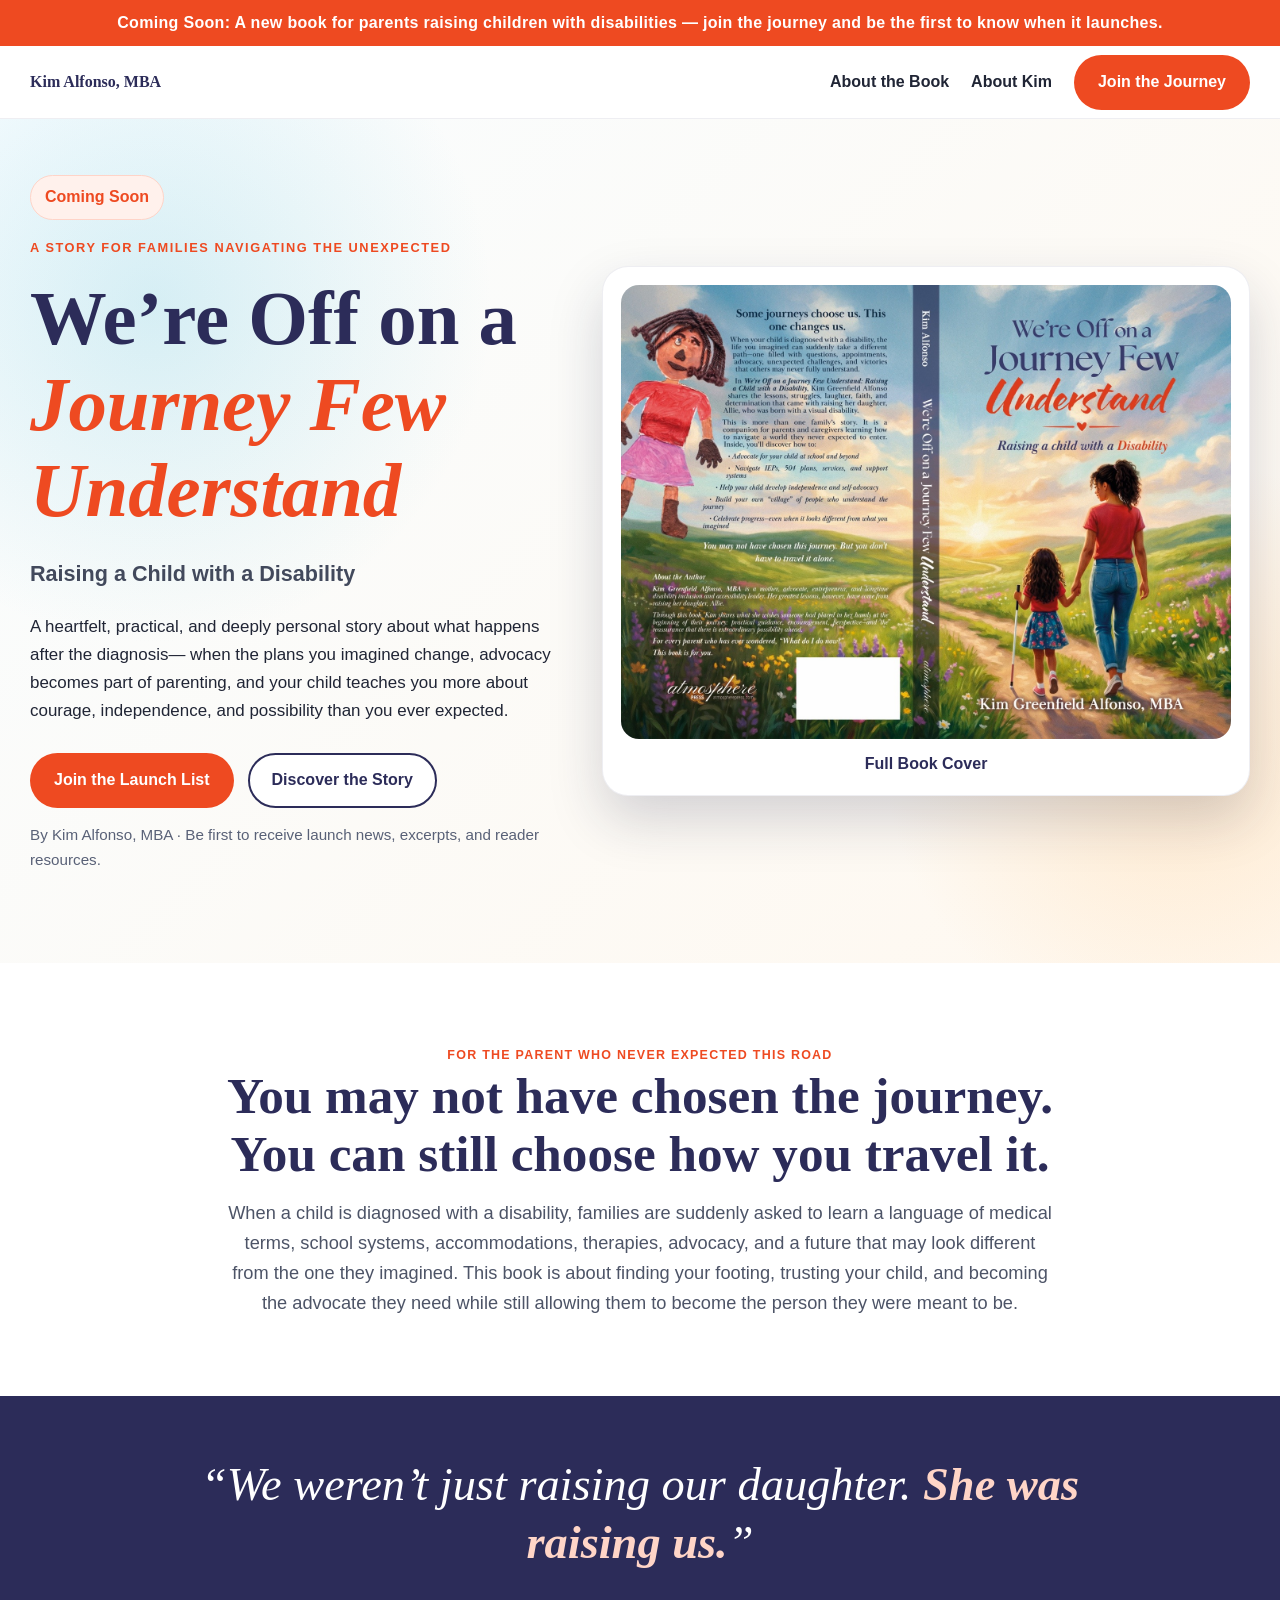
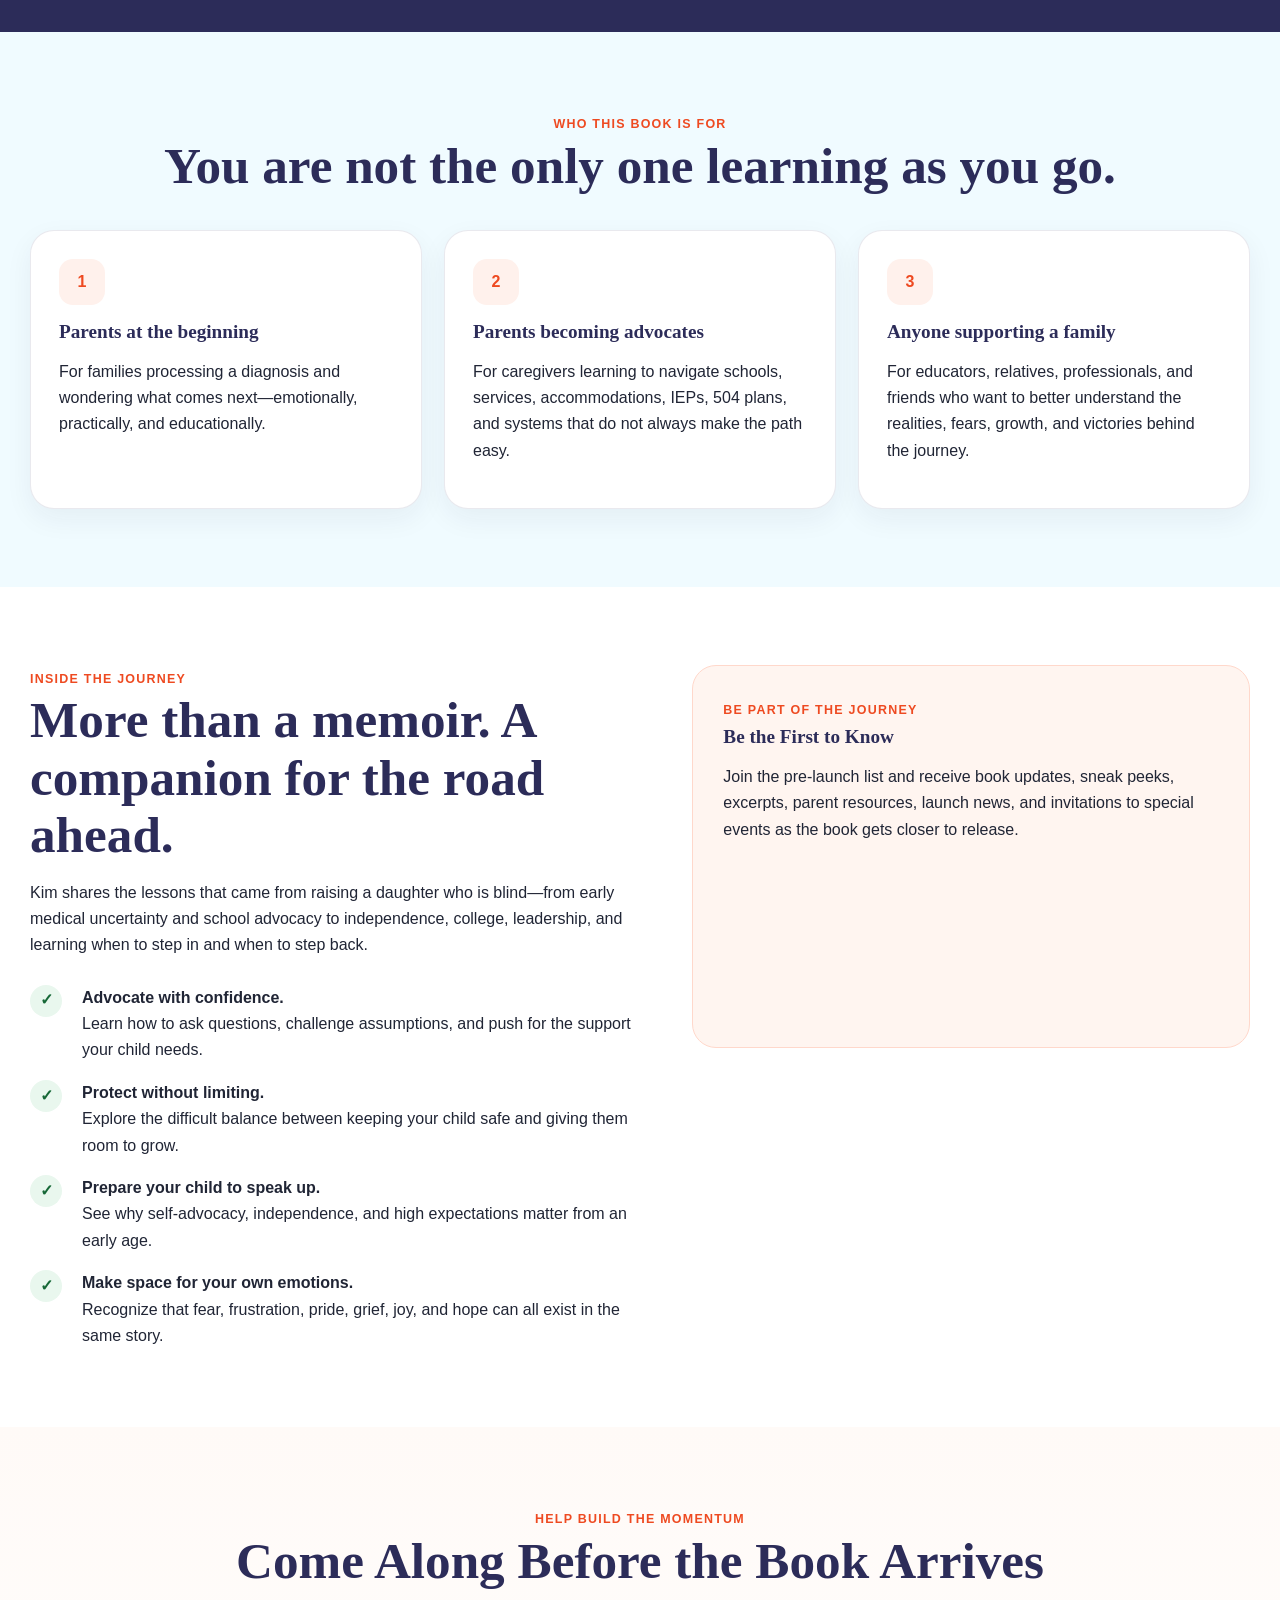
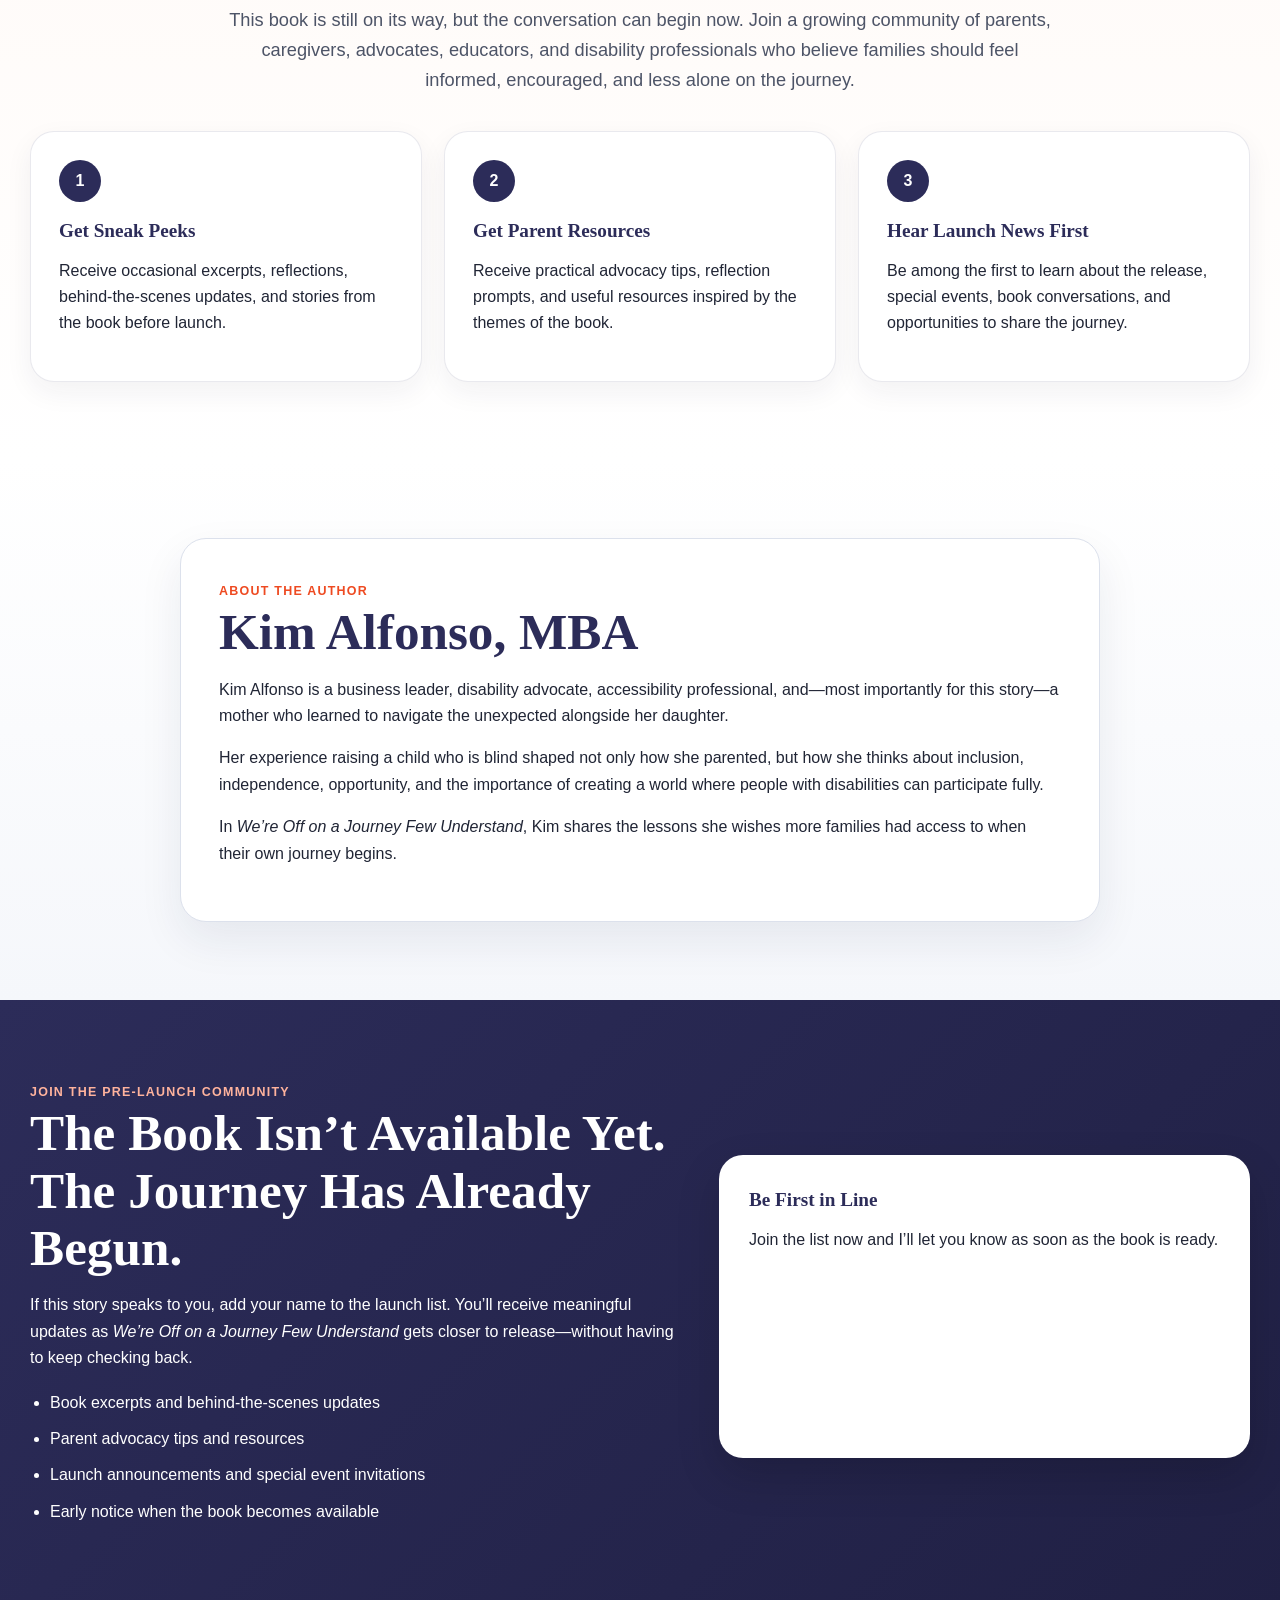
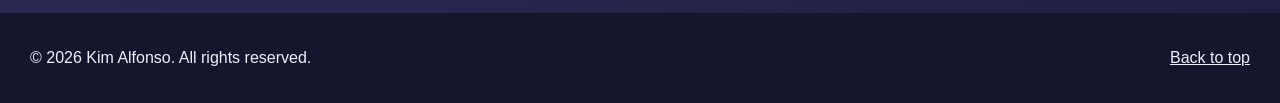
==== index.html @ abc6a85e "Replace form with embedded iframe for email sign-up, top Replace form with embedded iframe for email" ====
<!doctype html>
<html lang="en">
<head>
  <meta charset="utf-8">
  <meta name="viewport" content="width=device-width, initial-scale=1">
  <meta name="description" content="Coming soon: We’re Off on a Journey Few Understand: Raising a Child with a Disability by Kim Alfonso, MBA. Join the journey for launch updates, excerpts, resources, and behind-the-scenes news.">
  <title>Coming Soon: We’re Off on a Journey Few Understand | Kim Alfonso</title>
  <style>
    :root {
      --navy:#2c2c59;
      --navy2:#202044;
      --coral:#ee4a21;
      --sky:#f0fbff;
      --cream:#fff8ec;
      --ink:#202535;
      --muted:#596177;
      --white:#ffffff;
      --line:#dce1ec;
      --shadow:0 18px 48px rgba(29,37,70,.14);
      --max:1220px;
      --radius:24px;
    }
    * { box-sizing:border-box; }
    body {
      margin:0;
      font-family:Inter, Arial, sans-serif;
      color:var(--ink);
      background:#fff;
      line-height:1.65;
    }
    img { max-width:100%; display:block; }
    a { color:inherit; }
    .wrap { width:min(var(--max), calc(100% - 36px)); margin-inline:auto; }
    .skip-link { position:absolute; left:-9999px; }
    .skip-link:focus {
      left:12px; top:12px; background:#fff; padding:10px 14px;
      border:3px solid var(--coral); border-radius:10px; z-index:999;
    }

    header {
      position:sticky; top:0; z-index:20;
      background:rgba(255,255,255,.96);
      backdrop-filter:blur(12px);
      border-bottom:1px solid rgba(44,44,89,.08);
    }
    .nav {
      display:flex; align-items:center; justify-content:space-between; gap:16px; min-height:72px;
    }
    .brand {
      text-decoration:none; font-weight:800; color:var(--navy); font-family:Georgia, serif;
    }
    .navlinks { display:flex; align-items:center; gap:22px; }
    .navlinks a { text-decoration:none; font-weight:700; }
    .navlinks a:hover { text-decoration:underline; text-underline-offset:4px; }

    .btn {
      display:inline-flex; align-items:center; justify-content:center;
      min-height:48px; padding:12px 22px; border-radius:999px;
      font-weight:800; text-decoration:none; border:2px solid transparent;
      transition:.2s ease;
    }
    .btn-primary { background:var(--coral); color:#fff; }
    .btn-primary:hover { transform:translateY(-2px); box-shadow:0 12px 24px rgba(238,74,33,.28); }
    .btn-secondary { background:#fff; color:var(--navy); border-color:var(--navy); }
    .btn-secondary:hover { background:var(--navy); color:#fff; }
    a:focus-visible, input:focus-visible, button:focus-visible {
      outline:4px solid #111; outline-offset:3px;
    }


    .announcement-bar{
      background:var(--coral);color:#fff;text-align:center;font-weight:800;
      padding:10px 16px;letter-spacing:.02em;
    }
    .coming-soon-badge{
      display:inline-flex;align-items:center;background:#fff1ec;color:var(--coral);
      border:1px solid #ffd4c8;padding:8px 14px;border-radius:999px;font-weight:900;
      margin-bottom:14px;
    }
    .momentum{background:linear-gradient(180deg,#fffaf7 0%,#ffffff 100%)}
    .momentum-grid{
      display:grid;grid-template-columns:repeat(3,1fr);gap:22px;margin-top:36px;
    }
    .momentum-card{
      background:#fff;border:1px solid rgba(44,44,89,.1);border-radius:var(--radius);
      padding:28px;box-shadow:0 10px 28px rgba(27,40,67,.06);
    }
    .momentum-card .num{
      display:inline-grid;place-items:center;width:42px;height:42px;border-radius:50%;
      background:var(--navy);color:#fff;font-weight:900;margin-bottom:14px;
    }
    .prelaunch-cta{
      background:linear-gradient(135deg,var(--navy),var(--navy2));color:#fff;
    }
    .prelaunch-cta h2,.prelaunch-cta h3{color:#fff}
    .prelaunch-box{
      display:grid;grid-template-columns:1.1fr .9fr;gap:40px;align-items:center;
    }
    .prelaunch-card{
      background:#fff;color:var(--ink);border-radius:24px;padding:30px;
      box-shadow:0 18px 44px rgba(0,0,0,.16);
    }
    .prelaunch-card h3{color:var(--navy)}
    .prelaunch-list{margin:18px 0 0;padding-left:20px}
    .prelaunch-list li{margin-bottom:10px}

    .hero {
      background:
        radial-gradient(circle at 12% 22%, rgba(98,194,219,.24), transparent 26%),
        radial-gradient(circle at 92% 75%, rgba(255,203,139,.34), transparent 22%),
        linear-gradient(135deg, #f9fdff 0%, #fff8ef 100%);
      padding:56px 0 76px;
    }
    .hero-grid {
      display:grid;
      grid-template-columns:.9fr 1.1fr;
      gap:42px;
      align-items:center;
    }
    .eyebrow {
      display:inline-block; color:var(--coral); font-weight:900;
      text-transform:uppercase; letter-spacing:.12em; font-size:.8rem; margin-bottom:14px;
    }
    h1,h2,h3 {
      font-family:Georgia, serif;
      color:var(--navy);
      line-height:1.12;
    }
    h1 { font-size:clamp(2.6rem, 6vw, 5rem); margin:.06em 0 .2em; }
    h2 { font-size:clamp(2rem, 4vw, 3.2rem); margin:0 0 16px; }
    h3 { font-size:1.2rem; margin:.2em 0 .4em; }
    .accent { color:var(--coral); font-style:italic; }
    .subhead { font-size:clamp(1.1rem, 2vw, 1.35rem); color:#42495c; max-width:640px; }
    .hero-copy { font-size:1.06rem; max-width:650px; }
    .cta-row { display:flex; flex-wrap:wrap; gap:14px; margin-top:28px; }
    .mini-note { color:var(--muted); font-size:.95rem; margin-top:14px; }

    .book-showcase {
      display:flex;
      justify-content:center;
      align-items:center;
    }
    .book-wrap {
      width:min(100%, 840px);
      background:#fff;
      border-radius:26px;
      padding:18px;
      box-shadow:0 24px 54px rgba(25,35,64,.18);
      border:1px solid rgba(44,44,89,.08);
    }
    .book-wrap img {
      width:100%;
      border-radius:18px;
      background:#f4f5f7;
    }
    .cover-caption {
      margin-top:12px;
      text-align:center;
      color:var(--navy);
      font-weight:800;
      font-size:1rem;
    }

    section { padding:78px 0; }
    .center { text-align:center; }
    .section-kicker {
      color:var(--coral); font-weight:900;
      text-transform:uppercase; letter-spacing:.1em; font-size:.78rem;
    }
    .lead { font-size:1.14rem; color:#4d5467; max-width:830px; margin:0 auto; }
    .quote-band { background:var(--navy); color:#fff; padding:60px 0; }
    .quote-band blockquote {
      margin:0 auto; max-width:920px; text-align:center;
      font-family:Georgia, serif; font-size:clamp(1.7rem, 4vw, 2.9rem);
      font-style:italic; line-height:1.25;
    }
    .quote-band strong { color:#ffd5c7; }

    .audience { background:var(--sky); }
    .cards {
      display:grid;
      grid-template-columns:repeat(3, 1fr);
      gap:22px;
      margin-top:36px;
    }
    .card {
      background:#fff; border:1px solid rgba(44,44,89,.1);
      border-radius:var(--radius); padding:28px;
      box-shadow:0 10px 28px rgba(27,40,67,.06);
    }
    .icon {
      width:46px; height:46px; border-radius:14px;
      background:#fff1ec; color:var(--coral);
      display:grid; place-items:center; font-weight:900; margin-bottom:16px;
    }

    .story-grid {
      display:grid;
      grid-template-columns:1.05fr .95fr;
      gap:46px;
      align-items:start;
    }
    .feature-list { display:grid; gap:16px; margin-top:26px; }
    .feature { display:grid; grid-template-columns:38px 1fr; gap:14px; align-items:start; }
    .check {
      width:32px; height:32px; border-radius:50%;
      background:#e9f7ee; color:#166837; display:grid; place-items:center; font-weight:900;
    }
    .signup {
      background:#fff5f0; border:1px solid #ffd8cb; border-radius:24px; padding:30px;
    }
    .form-row { display:grid; grid-template-columns:1fr auto; gap:10px; }
    .form-row input {
      width:100%; min-height:50px; border:2px solid #aeb4c4; border-radius:999px; padding:10px 16px;
    }
    .form-help { font-size:.9rem; color:#4c5569; }

    .author { background:linear-gradient(180deg, #fff 0%, #f5f7fb 100%); }
    .author-card {
      max-width:920px; margin:0 auto; background:#fff; border:1px solid var(--line);
      border-radius:26px; padding:38px; box-shadow:0 18px 44px rgba(30,40,80,.08);
    }

    .buy { background:linear-gradient(135deg, var(--navy), var(--navy2)); color:#fff; }
    .buy h2 { color:#fff; }
    .buy-box {
      display:grid;
      grid-template-columns:1.15fr .85fr;
      gap:40px;
      align-items:center;
    }
    .buy .btn-secondary { background:transparent; border-color:#fff; color:#fff; }
    .buy .btn-secondary:hover { background:#fff; color:var(--navy); }

    footer { background:#15152e; color:#eef0f8; padding:32px 0; }
    .foot {
      display:flex; justify-content:space-between; align-items:center; gap:18px; flex-wrap:wrap;
    }

    @media (max-width: 980px) {
      .hero-grid, .cards, .story-grid, .buy-box, .momentum-grid, .prelaunch-box {
        grid-template-columns:1fr;
      }
      .navlinks a:not(.btn) {
        display:none;
      }
    }
    @media (max-width: 620px) {
      .wrap { width:min(var(--max), calc(100% - 24px)); }
      section { padding:62px 0; }
  
    .announcement-bar{
      background:var(--coral);color:#fff;text-align:center;font-weight:800;
      padding:10px 16px;letter-spacing:.02em;
    }
    .coming-soon-badge{
      display:inline-flex;align-items:center;background:#fff1ec;color:var(--coral);
      border:1px solid #ffd4c8;padding:8px 14px;border-radius:999px;font-weight:900;
      margin-bottom:14px;
    }
    .momentum{background:linear-gradient(180deg,#fffaf7 0%,#ffffff 100%)}
    .momentum-grid{
      display:grid;grid-template-columns:repeat(3,1fr);gap:22px;margin-top:36px;
    }
    .momentum-card{
      background:#fff;border:1px solid rgba(44,44,89,.1);border-radius:var(--radius);
      padding:28px;box-shadow:0 10px 28px rgba(27,40,67,.06);
    }
    .momentum-card .num{
      display:inline-grid;place-items:center;width:42px;height:42px;border-radius:50%;
      background:var(--navy);color:#fff;font-weight:900;margin-bottom:14px;
    }
    .prelaunch-cta{
      background:linear-gradient(135deg,var(--navy),var(--navy2));color:#fff;
    }
    .prelaunch-cta h2,.prelaunch-cta h3{color:#fff}
    .prelaunch-box{
      display:grid;grid-template-columns:1.1fr .9fr;gap:40px;align-items:center;
    }
    .prelaunch-card{
      background:#fff;color:var(--ink);border-radius:24px;padding:30px;
      box-shadow:0 18px 44px rgba(0,0,0,.16);
    }
    .prelaunch-card h3{color:var(--navy)}
    .prelaunch-list{margin:18px 0 0;padding-left:20px}
    .prelaunch-list li{margin-bottom:10px}

    .hero { padding:46px 0 58px; }
      .form-row { grid-template-columns:1fr; }
      .btn { width:100%; }
      .nav .btn { width:auto; }
      .book-wrap { padding:12px; }
    }
  </style>
</head>
<body>
<div class="announcement-bar"><strong>Coming Soon:</strong> A new book for parents raising children with disabilities — join the journey and be the first to know when it launches.</div>
<a class="skip-link" href="#main">Skip to main content</a>

<header>
  <div class="wrap nav">
    <a class="brand" href="#top">Kim Alfonso, MBA</a>
    <nav class="navlinks" aria-label="Primary navigation">
      <a href="#about-book">About the Book</a>
      <a href="#author">About Kim</a>
      <a class="btn btn-primary" href="#join">Join the Journey</a>
    </nav>
  </div>
</header>

<main id="main">
  <section class="hero" id="top">
    <div class="wrap hero-grid">
      <div>
        <div class="coming-soon-badge">Coming Soon</div>
        <span class="eyebrow">A story for families navigating the unexpected</span>
        <h1>We’re Off on a <span class="accent">Journey Few Understand</span></h1>
        <p class="subhead"><strong>Raising a Child with a Disability</strong></p>
        <p class="hero-copy">
          A heartfelt, practical, and deeply personal story about what happens after the diagnosis—
          when the plans you imagined change, advocacy becomes part of parenting, and your child
          teaches you more about courage, independence, and possibility than you ever expected.
        </p>
        <div class="cta-row">
          <a class="btn btn-primary" href="#join">Join the Launch List</a>
          <a class="btn btn-secondary" href="#about-book">Discover the Story</a>
        </div>
        <p class="mini-note">By Kim Alfonso, MBA · Be first to receive launch news, excerpts, and reader resources.</p>
      </div>

      <div class="book-showcase" aria-label="Connected front and back book cover image">
        <div class="book-wrap">
          <img src="[data-uri]" alt="Wraparound book cover for We’re Off on a Journey Few Understand showing the back cover, spine, and front cover connected together">
          <div class="cover-caption">Full Book Cover</div>
        </div>
      </div>
    </div>
  </section>

  <section id="about-book">
    <div class="wrap center">
      <span class="section-kicker">For the parent who never expected this road</span>
      <h2>You may not have chosen the journey.<br>You can still choose how you travel it.</h2>
      <p class="lead">
        When a child is diagnosed with a disability, families are suddenly asked to learn a language of medical terms,
        school systems, accommodations, therapies, advocacy, and a future that may look different from the one they imagined.
        This book is about finding your footing, trusting your child, and becoming the advocate they need while still allowing
        them to become the person they were meant to be.
      </p>
    </div>
  </section>

  <section class="quote-band" aria-label="Featured quote">
    <div class="wrap">
      <blockquote>“We weren’t just raising our daughter. <strong>She was raising us.</strong>”</blockquote>
    </div>
  </section>

  <section class="audience">
    <div class="wrap">
      <div class="center">
        <span class="section-kicker">Who this book is for</span>
        <h2>You are not the only one learning as you go.</h2>
      </div>
      <div class="cards">
        <article class="card">
          <div class="icon" aria-hidden="true">1</div>
          <h3>Parents at the beginning</h3>
          <p>For families processing a diagnosis and wondering what comes next—emotionally, practically, and educationally.</p>
        </article>
        <article class="card">
          <div class="icon" aria-hidden="true">2</div>
          <h3>Parents becoming advocates</h3>
          <p>For caregivers learning to navigate schools, services, accommodations, IEPs, 504 plans, and systems that do not always make the path easy.</p>
        </article>
        <article class="card">
          <div class="icon" aria-hidden="true">3</div>
          <h3>Anyone supporting a family</h3>
          <p>For educators, relatives, professionals, and friends who want to better understand the realities, fears, growth, and victories behind the journey.</p>
        </article>
      </div>
    </div>
  </section>

  <section>
    <div class="wrap story-grid">
      <div>
        <span class="section-kicker">Inside the journey</span>
        <h2>More than a memoir. A companion for the road ahead.</h2>
        <p>
          Kim shares the lessons that came from raising a daughter who is blind—from early medical uncertainty and school advocacy
          to independence, college, leadership, and learning when to step in and when to step back.
        </p>
        <div class="feature-list">
          <div class="feature"><div class="check" aria-hidden="true">✓</div><div><strong>Advocate with confidence.</strong><br>Learn how to ask questions, challenge assumptions, and push for the support your child needs.</div></div>
          <div class="feature"><div class="check" aria-hidden="true">✓</div><div><strong>Protect without limiting.</strong><br>Explore the difficult balance between keeping your child safe and giving them room to grow.</div></div>
          <div class="feature"><div class="check" aria-hidden="true">✓</div><div><strong>Prepare your child to speak up.</strong><br>See why self-advocacy, independence, and high expectations matter from an early age.</div></div>
          <div class="feature"><div class="check" aria-hidden="true">✓</div><div><strong>Make space for your own emotions.</strong><br>Recognize that fear, frustration, pride, grief, joy, and hope can all exist in the same story.</div></div>
        </div>
      </div>

      <aside class="signup" aria-label="Book launch updates">
        <span class="section-kicker">Be part of the journey</span>
        <h3>Be the First to Know</h3>
        <p>
          Join the pre-launch list and receive book updates, sneak peeks, excerpts, parent resources,
          launch news, and invitations to special events as the book gets closer to release.
        </p>
        <iframe
            src="https://api.resultsonellc.com/widget/form/P0jtqP6eAruZMdJlVATz"
            style="width:100%;height:100%;border:none;border-radius:8px"
            id="inline-P0jtqP6eAruZMdJlVATz"
            data-layout="{'id':'INLINE'}"
            data-trigger-type="alwaysShow"
            data-trigger-value=""
            data-activation-type="alwaysActivated"
            data-activation-value=""
            data-deactivation-type="neverDeactivate"
            data-deactivation-value=""
            data-form-name="[First to Know] Raising a Child w/ a Disability Book Launch"
            data-height="663"
            data-layout-iframe-id="inline-P0jtqP6eAruZMdJlVATz"
            data-form-id="P0jtqP6eAruZMdJlVATz"
            data-cookie-consent="true"
            data-cookie-consent-provider="auto"
            title="[First to Know] Raising a Child w/ a Disability Book Launch">
        </iframe>
        <script src="https://api.resultsonellc.com/js/form_embed.js"></script>
      </aside>
    </div>
  </section>


  <section class="momentum" aria-labelledby="momentum-heading">
    <div class="wrap">
      <div class="center">
        <span class="section-kicker">Help build the momentum</span>
        <h2 id="momentum-heading">Come Along Before the Book Arrives</h2>
        <p class="lead">
          This book is still on its way, but the conversation can begin now. Join a growing community
          of parents, caregivers, advocates, educators, and disability professionals who believe families
          should feel informed, encouraged, and less alone on the journey.
        </p>
      </div>
      <div class="momentum-grid">
        <article class="momentum-card">
          <div class="num" aria-hidden="true">1</div>
          <h3>Get Sneak Peeks</h3>
          <p>Receive occasional excerpts, reflections, behind-the-scenes updates, and stories from the book before launch.</p>
        </article>
        <article class="momentum-card">
          <div class="num" aria-hidden="true">2</div>
          <h3>Get Parent Resources</h3>
          <p>Receive practical advocacy tips, reflection prompts, and useful resources inspired by the themes of the book.</p>
        </article>
        <article class="momentum-card">
          <div class="num" aria-hidden="true">3</div>
          <h3>Hear Launch News First</h3>
          <p>Be among the first to learn about the release, special events, book conversations, and opportunities to share the journey.</p>
        </article>
      </div>
    </div>
  </section>

  <section class="author" id="author">
    <div class="wrap">
      <div class="author-card">
        <span class="section-kicker">About the author</span>
        <h2>Kim Alfonso, MBA</h2>
        <p>Kim Alfonso is a business leader, disability advocate, accessibility professional, and—most importantly for this story—a mother who learned to navigate the unexpected alongside her daughter.</p>
        <p>Her experience raising a child who is blind shaped not only how she parented, but how she thinks about inclusion, independence, opportunity, and the importance of creating a world where people with disabilities can participate fully.</p>
        <p>In <em>We’re Off on a Journey Few Understand</em>, Kim shares the lessons she wishes more families had access to when their own journey begins.</p>
      </div>
    </div>
  </section>

  <section class="prelaunch-cta" id="join">
    <div class="wrap prelaunch-box">
      <div>
        <span class="section-kicker" style="color:#ffb39d">Join the pre-launch community</span>
        <h2>The Book Isn’t Available Yet. The Journey Has Already Begun.</h2>
        <p>
          If this story speaks to you, add your name to the launch list. You’ll receive meaningful updates
          as <em>We’re Off on a Journey Few Understand</em> gets closer to release—without having to keep checking back.
        </p>
        <ul class="prelaunch-list">
          <li>Book excerpts and behind-the-scenes updates</li>
          <li>Parent advocacy tips and resources</li>
          <li>Launch announcements and special event invitations</li>
          <li>Early notice when the book becomes available</li>
        </ul>
      </div>
      <div class="prelaunch-card">
        <h3>Be First in Line</h3>
        <p>Join the list now and I’ll let you know as soon as the book is ready.</p>
        <!-- REVIEW/FAMILIARIZATION ONLY -- not confirmed with Venus or GoHighLevel.
             Instance #2, using the ID exactly as Venus supplied it (unsuffixed). -->
        <iframe
            src="https://api.resultsonellc.com/widget/form/gLVW6p17V1qoGWrkM9WA"
            style="width:100%;height:100%;border:none;border-radius:8px"
            id="inline-gLVW6p17V1qoGWrkM9WA"
            data-layout="{'id':'INLINE'}"
            data-trigger-type="alwaysShow"
            data-trigger-value=""
            data-activation-type="alwaysActivated"
            data-activation-value=""
            data-deactivation-type="neverDeactivate"
            data-deactivation-value=""
            data-form-name="Raising a Child with a Disability Book Launch List"
            data-height="undefined"
            data-layout-iframe-id="inline-gLVW6p17V1qoGWrkM9WA"
            data-form-id="gLVW6p17V1qoGWrkM9WA"
            data-cookie-consent="true"
            data-cookie-consent-provider="auto"
            title="Raising a Child with a Disability Book Launch List (bottom)">
        </iframe>
        <script src="https://api.resultsonellc.com/js/form_embed.js"></script>
      </div>
    </div>
  </section>
</main>

<footer>
  <div class="wrap foot">
    <div>© 2026 Kim Alfonso. All rights reserved.</div>
    <div><a href="#top">Back to top</a></div>
  </div>
</footer>
</body>
</html>
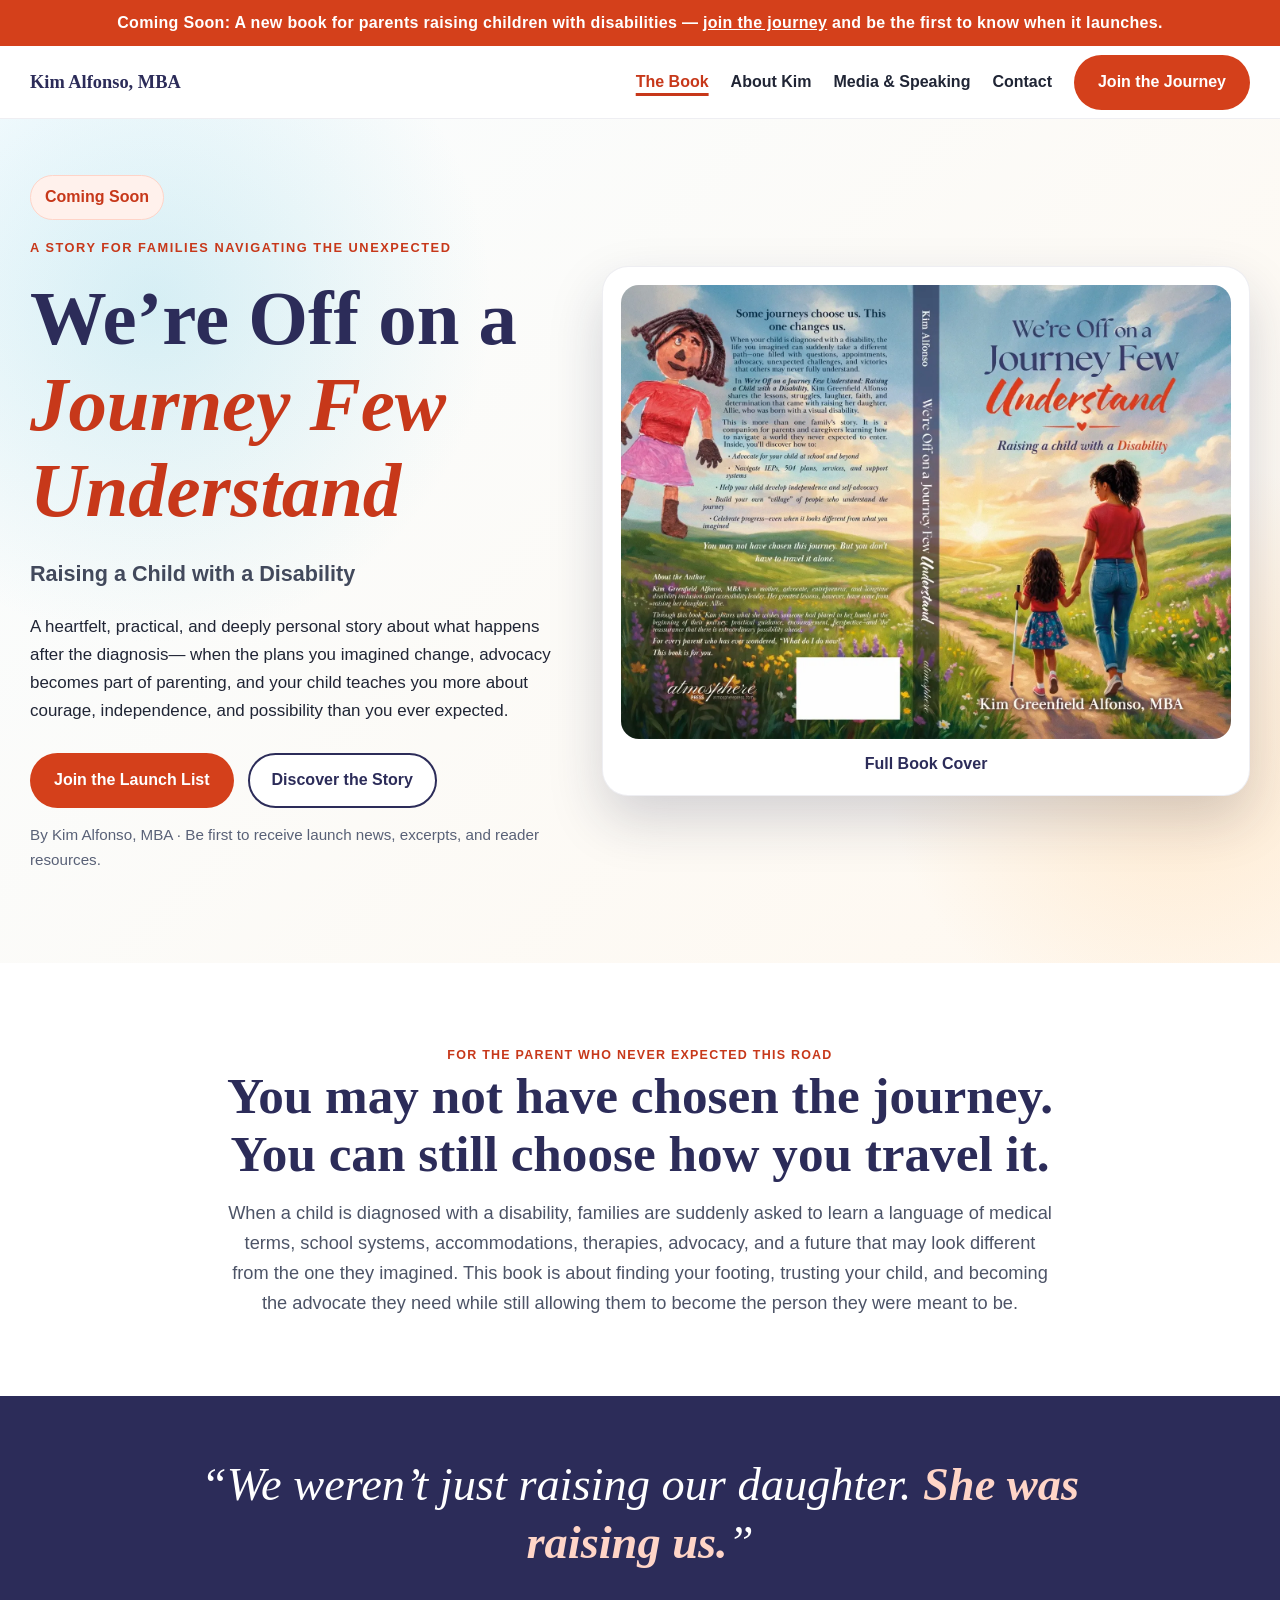
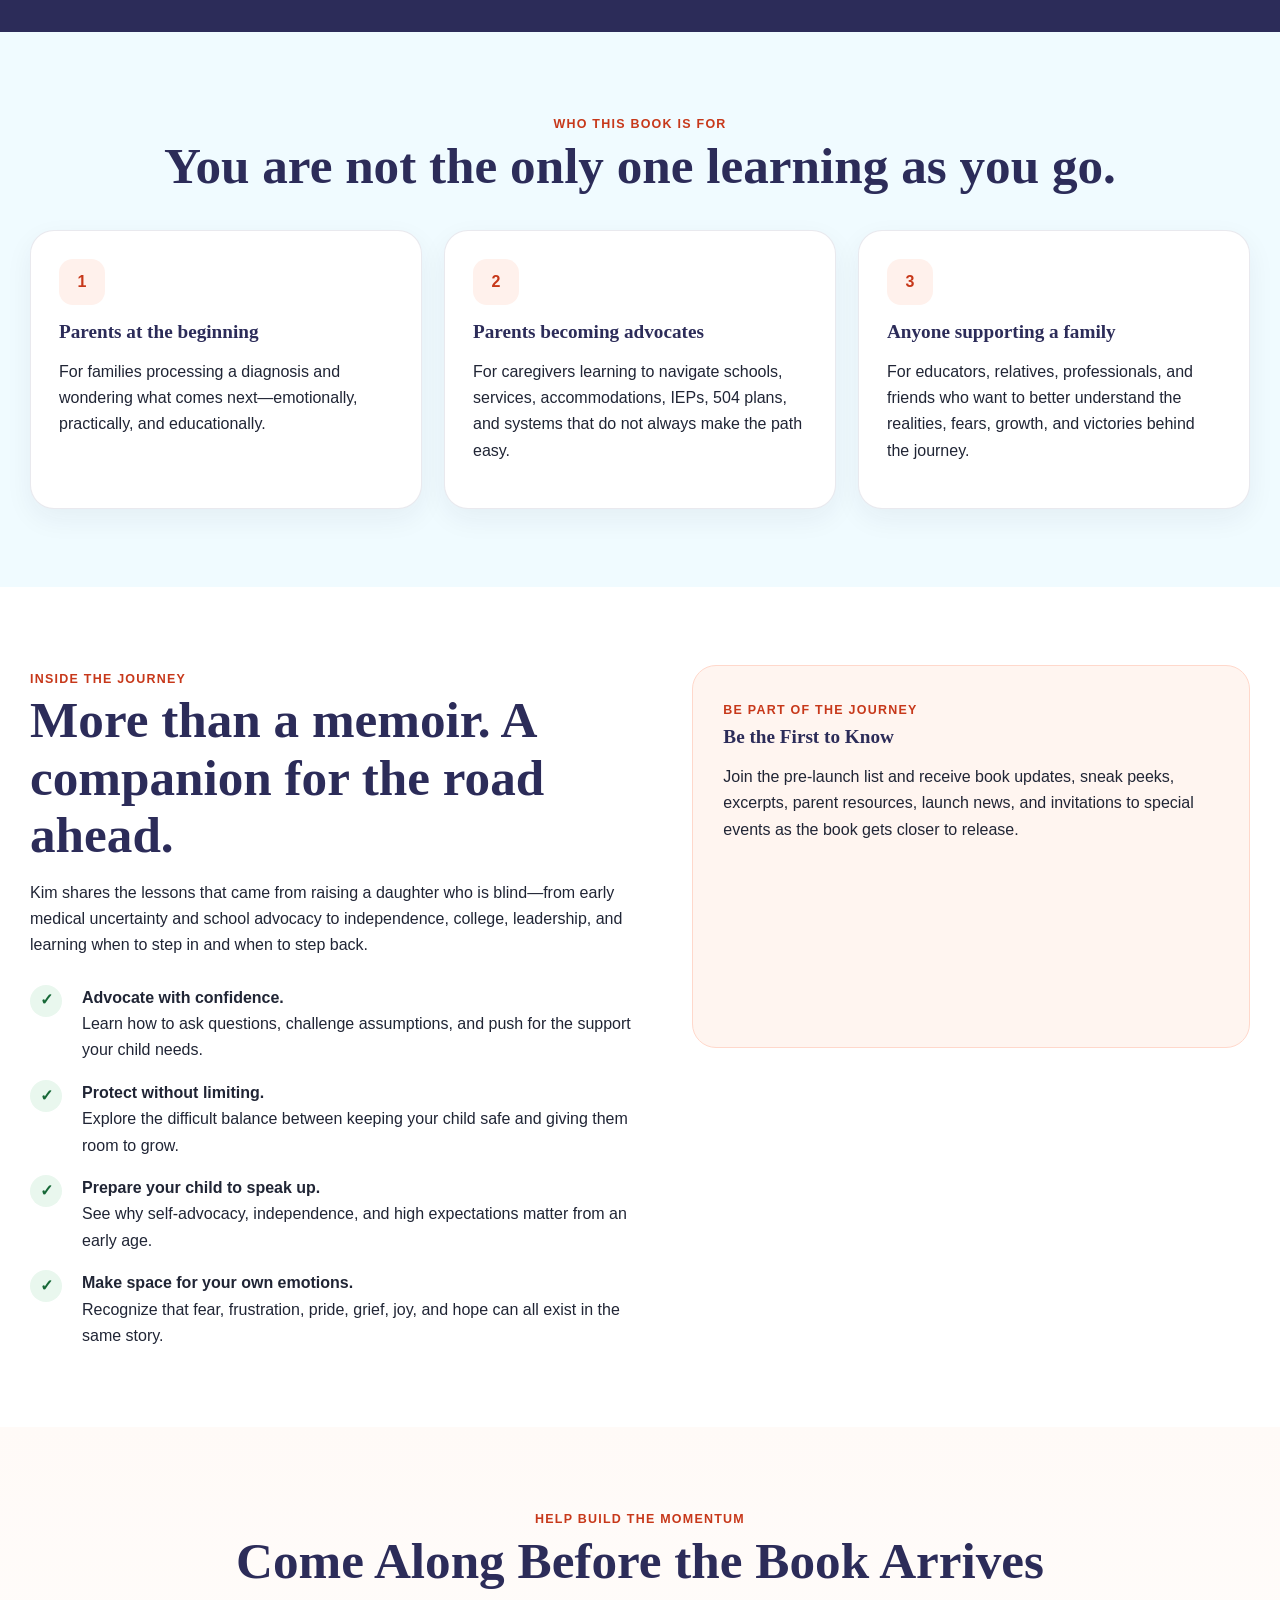
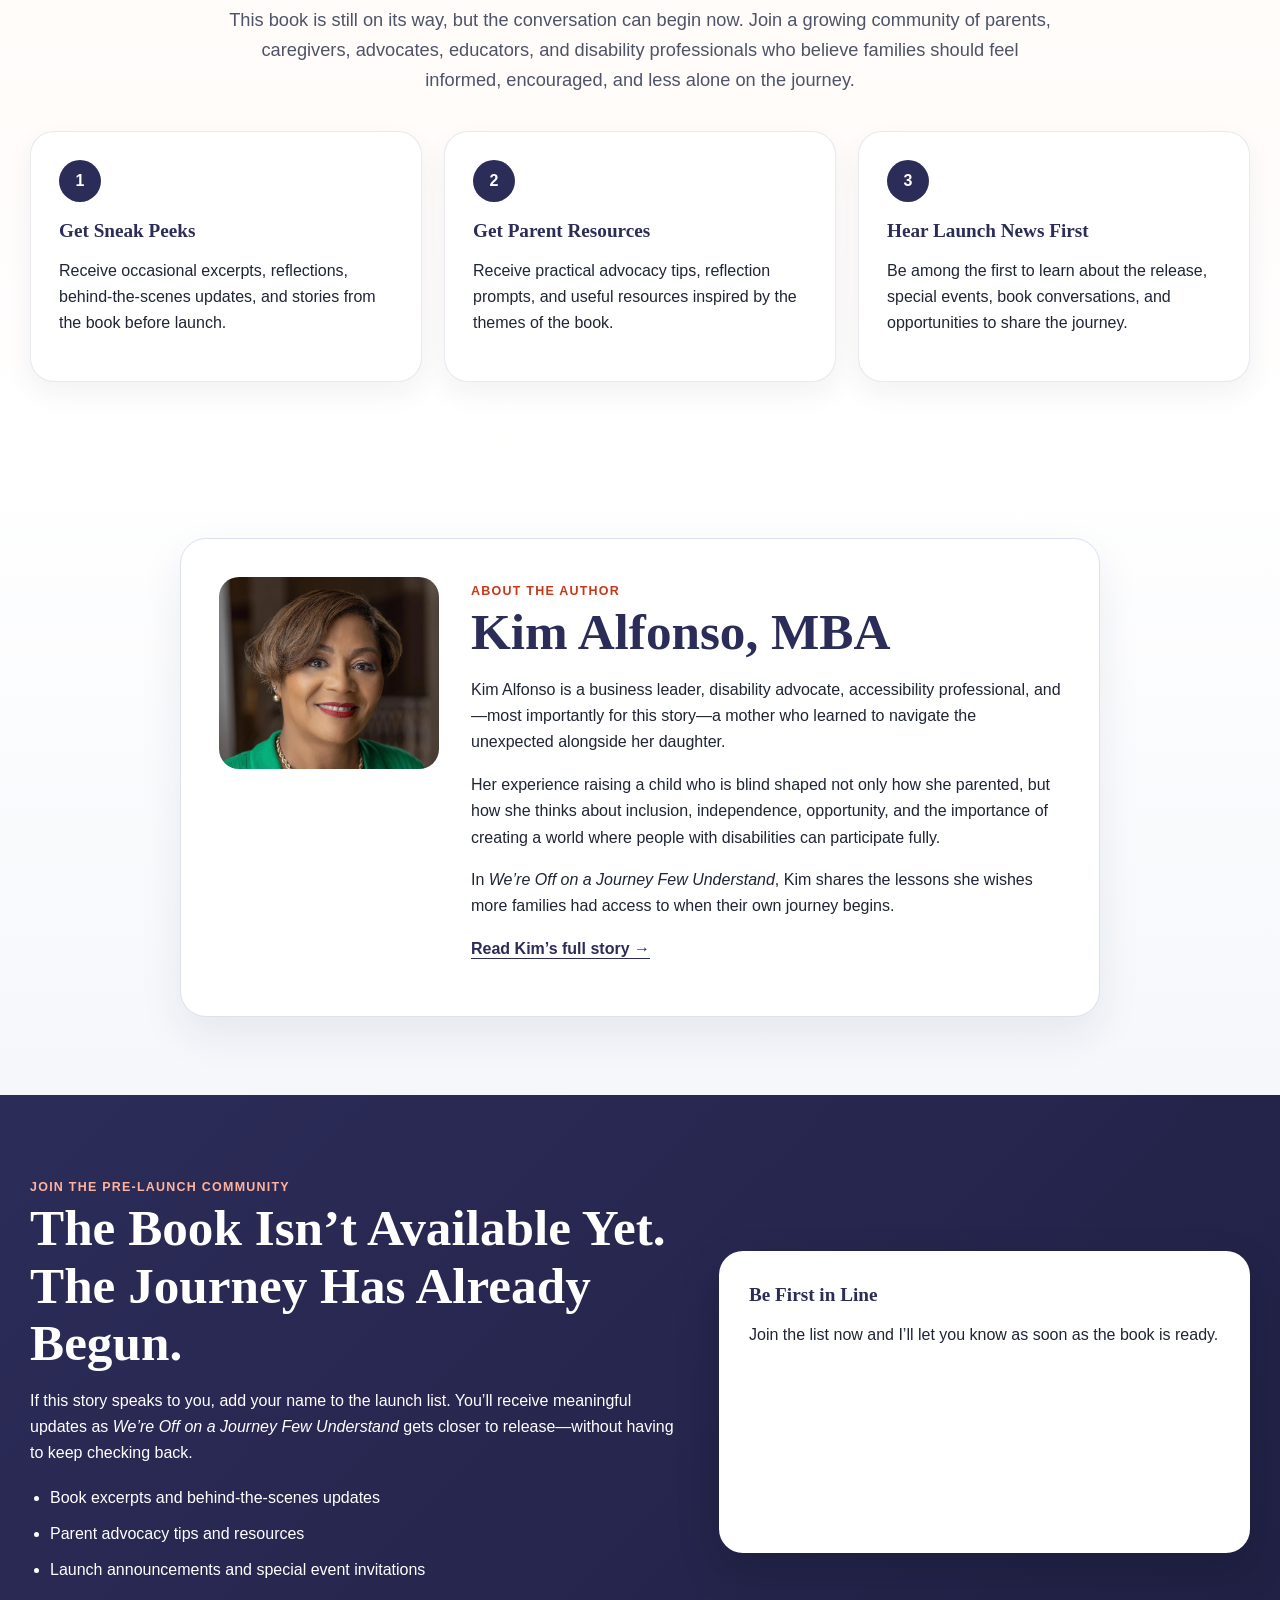
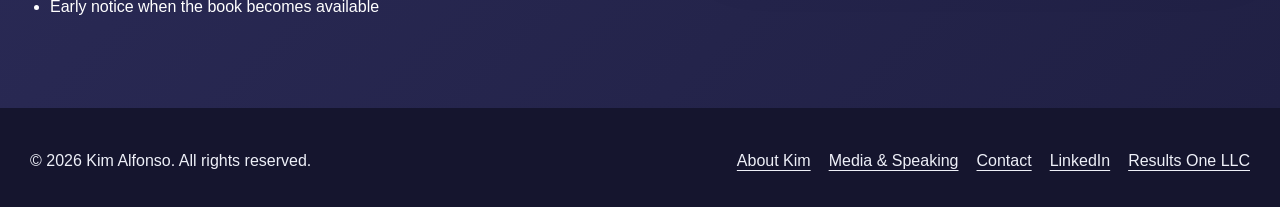
==== commit d461112b: "Build out kimgalfonso.com as a multi-page static site Turn the single coming-soon page into a small " ====
--- a/index.html
+++ b/index.html
@@ -3,307 +3,81 @@
 <head>
   <meta charset="utf-8">
   <meta name="viewport" content="width=device-width, initial-scale=1">
+  <title>Coming Soon: We’re Off on a Journey Few Understand | Kim Alfonso</title>
   <meta name="description" content="Coming soon: We’re Off on a Journey Few Understand: Raising a Child with a Disability by Kim Alfonso, MBA. Join the journey for launch updates, excerpts, resources, and behind-the-scenes news.">
-  <title>Coming Soon: We’re Off on a Journey Few Understand | Kim Alfonso</title>
-  <style>
-    :root {
-      --navy:#2c2c59;
-      --navy2:#202044;
-      --coral:#ee4a21;
-      --sky:#f0fbff;
-      --cream:#fff8ec;
-      --ink:#202535;
-      --muted:#596177;
-      --white:#ffffff;
-      --line:#dce1ec;
-      --shadow:0 18px 48px rgba(29,37,70,.14);
-      --max:1220px;
-      --radius:24px;
+  <link rel="canonical" href="https://kimgalfonso.com/">
+  <meta property="og:type" content="website">
+  <meta property="og:site_name" content="Kim Alfonso, MBA">
+  <meta property="og:title" content="Coming Soon: We’re Off on a Journey Few Understand | Kim Alfonso">
+  <meta property="og:description" content="Coming soon: We’re Off on a Journey Few Understand: Raising a Child with a Disability by Kim Alfonso, MBA. Join the journey for launch updates, excerpts, resources, and behind-the-scenes news.">
+  <meta property="og:url" content="https://kimgalfonso.com/">
+  <meta property="og:image" content="https://kimgalfonso.com/assets/images/book-cover.webp">
+  <meta name="twitter:card" content="summary_large_image">
+  <meta name="theme-color" content="#2c2c59">
+  <link rel="stylesheet" href="/assets/css/style.css">
+  <script type="application/ld+json">
+{
+  "@context": "https://schema.org",
+  "@graph": [
+    {
+      "@type": "WebSite",
+      "name": "Kim Alfonso, MBA",
+      "url": "https://kimgalfonso.com/"
+    },
+    {
+      "@type": "Person",
+      "name": "Kim Greenfield Alfonso",
+      "alternateName": "Kim Alfonso",
+      "honorificSuffix": "MBA",
+      "url": "https://kimgalfonso.com/",
+      "image": "https://kimgalfonso.com/assets/images/kim-alfonso.webp",
+      "jobTitle": "Co-Founder & CEO",
+      "worksFor": {
+        "@type": "Organization",
+        "name": "Results One LLC",
+        "url": "https://www.resultsonellc.com/"
+      },
+      "alumniOf": [
+        {
+          "@type": "CollegeOrUniversity",
+          "name": "The Wharton School of the University of Pennsylvania"
+        },
+        {
+          "@type": "CollegeOrUniversity",
+          "name": "Northwestern University, Kellogg School of Management"
+        }
+      ],
+      "sameAs": [
+        "https://www.linkedin.com/in/kim-greenfield-alfonso-mba"
+      ],
+      "@id": "https://kimgalfonso.com/#kim"
+    },
+    {
+      "@type": "Book",
+      "name": "We’re Off on a Journey Few Understand: Raising a Child with a Disability",
+      "author": {
+        "@id": "https://kimgalfonso.com/#kim"
+      },
+      "image": "https://kimgalfonso.com/assets/images/book-front.webp",
+      "inLanguage": "en"
     }
-    * { box-sizing:border-box; }
-    body {
-      margin:0;
-      font-family:Inter, Arial, sans-serif;
-      color:var(--ink);
-      background:#fff;
-      line-height:1.65;
-    }
-    img { max-width:100%; display:block; }
-    a { color:inherit; }
-    .wrap { width:min(var(--max), calc(100% - 36px)); margin-inline:auto; }
-    .skip-link { position:absolute; left:-9999px; }
-    .skip-link:focus {
-      left:12px; top:12px; background:#fff; padding:10px 14px;
-      border:3px solid var(--coral); border-radius:10px; z-index:999;
-    }
-
-    header {
-      position:sticky; top:0; z-index:20;
-      background:rgba(255,255,255,.96);
-      backdrop-filter:blur(12px);
-      border-bottom:1px solid rgba(44,44,89,.08);
-    }
-    .nav {
-      display:flex; align-items:center; justify-content:space-between; gap:16px; min-height:72px;
-    }
-    .brand {
-      text-decoration:none; font-weight:800; color:var(--navy); font-family:Georgia, serif;
-    }
-    .navlinks { display:flex; align-items:center; gap:22px; }
-    .navlinks a { text-decoration:none; font-weight:700; }
-    .navlinks a:hover { text-decoration:underline; text-underline-offset:4px; }
-
-    .btn {
-      display:inline-flex; align-items:center; justify-content:center;
-      min-height:48px; padding:12px 22px; border-radius:999px;
-      font-weight:800; text-decoration:none; border:2px solid transparent;
-      transition:.2s ease;
-    }
-    .btn-primary { background:var(--coral); color:#fff; }
-    .btn-primary:hover { transform:translateY(-2px); box-shadow:0 12px 24px rgba(238,74,33,.28); }
-    .btn-secondary { background:#fff; color:var(--navy); border-color:var(--navy); }
-    .btn-secondary:hover { background:var(--navy); color:#fff; }
-    a:focus-visible, input:focus-visible, button:focus-visible {
-      outline:4px solid #111; outline-offset:3px;
-    }
-
-
-    .announcement-bar{
-      background:var(--coral);color:#fff;text-align:center;font-weight:800;
-      padding:10px 16px;letter-spacing:.02em;
-    }
-    .coming-soon-badge{
-      display:inline-flex;align-items:center;background:#fff1ec;color:var(--coral);
-      border:1px solid #ffd4c8;padding:8px 14px;border-radius:999px;font-weight:900;
-      margin-bottom:14px;
-    }
-    .momentum{background:linear-gradient(180deg,#fffaf7 0%,#ffffff 100%)}
-    .momentum-grid{
-      display:grid;grid-template-columns:repeat(3,1fr);gap:22px;margin-top:36px;
-    }
-    .momentum-card{
-      background:#fff;border:1px solid rgba(44,44,89,.1);border-radius:var(--radius);
-      padding:28px;box-shadow:0 10px 28px rgba(27,40,67,.06);
-    }
-    .momentum-card .num{
-      display:inline-grid;place-items:center;width:42px;height:42px;border-radius:50%;
-      background:var(--navy);color:#fff;font-weight:900;margin-bottom:14px;
-    }
-    .prelaunch-cta{
-      background:linear-gradient(135deg,var(--navy),var(--navy2));color:#fff;
-    }
-    .prelaunch-cta h2,.prelaunch-cta h3{color:#fff}
-    .prelaunch-box{
-      display:grid;grid-template-columns:1.1fr .9fr;gap:40px;align-items:center;
-    }
-    .prelaunch-card{
-      background:#fff;color:var(--ink);border-radius:24px;padding:30px;
-      box-shadow:0 18px 44px rgba(0,0,0,.16);
-    }
-    .prelaunch-card h3{color:var(--navy)}
-    .prelaunch-list{margin:18px 0 0;padding-left:20px}
-    .prelaunch-list li{margin-bottom:10px}
-
-    .hero {
-      background:
-        radial-gradient(circle at 12% 22%, rgba(98,194,219,.24), transparent 26%),
-        radial-gradient(circle at 92% 75%, rgba(255,203,139,.34), transparent 22%),
-        linear-gradient(135deg, #f9fdff 0%, #fff8ef 100%);
-      padding:56px 0 76px;
-    }
-    .hero-grid {
-      display:grid;
-      grid-template-columns:.9fr 1.1fr;
-      gap:42px;
-      align-items:center;
-    }
-    .eyebrow {
-      display:inline-block; color:var(--coral); font-weight:900;
-      text-transform:uppercase; letter-spacing:.12em; font-size:.8rem; margin-bottom:14px;
-    }
-    h1,h2,h3 {
-      font-family:Georgia, serif;
-      color:var(--navy);
-      line-height:1.12;
-    }
-    h1 { font-size:clamp(2.6rem, 6vw, 5rem); margin:.06em 0 .2em; }
-    h2 { font-size:clamp(2rem, 4vw, 3.2rem); margin:0 0 16px; }
-    h3 { font-size:1.2rem; margin:.2em 0 .4em; }
-    .accent { color:var(--coral); font-style:italic; }
-    .subhead { font-size:clamp(1.1rem, 2vw, 1.35rem); color:#42495c; max-width:640px; }
-    .hero-copy { font-size:1.06rem; max-width:650px; }
-    .cta-row { display:flex; flex-wrap:wrap; gap:14px; margin-top:28px; }
-    .mini-note { color:var(--muted); font-size:.95rem; margin-top:14px; }
-
-    .book-showcase {
-      display:flex;
-      justify-content:center;
-      align-items:center;
-    }
-    .book-wrap {
-      width:min(100%, 840px);
-      background:#fff;
-      border-radius:26px;
-      padding:18px;
-      box-shadow:0 24px 54px rgba(25,35,64,.18);
-      border:1px solid rgba(44,44,89,.08);
-    }
-    .book-wrap img {
-      width:100%;
-      border-radius:18px;
-      background:#f4f5f7;
-    }
-    .cover-caption {
-      margin-top:12px;
-      text-align:center;
-      color:var(--navy);
-      font-weight:800;
-      font-size:1rem;
-    }
-
-    section { padding:78px 0; }
-    .center { text-align:center; }
-    .section-kicker {
-      color:var(--coral); font-weight:900;
-      text-transform:uppercase; letter-spacing:.1em; font-size:.78rem;
-    }
-    .lead { font-size:1.14rem; color:#4d5467; max-width:830px; margin:0 auto; }
-    .quote-band { background:var(--navy); color:#fff; padding:60px 0; }
-    .quote-band blockquote {
-      margin:0 auto; max-width:920px; text-align:center;
-      font-family:Georgia, serif; font-size:clamp(1.7rem, 4vw, 2.9rem);
-      font-style:italic; line-height:1.25;
-    }
-    .quote-band strong { color:#ffd5c7; }
-
-    .audience { background:var(--sky); }
-    .cards {
-      display:grid;
-      grid-template-columns:repeat(3, 1fr);
-      gap:22px;
-      margin-top:36px;
-    }
-    .card {
-      background:#fff; border:1px solid rgba(44,44,89,.1);
-      border-radius:var(--radius); padding:28px;
-      box-shadow:0 10px 28px rgba(27,40,67,.06);
-    }
-    .icon {
-      width:46px; height:46px; border-radius:14px;
-      background:#fff1ec; color:var(--coral);
-      display:grid; place-items:center; font-weight:900; margin-bottom:16px;
-    }
-
-    .story-grid {
-      display:grid;
-      grid-template-columns:1.05fr .95fr;
-      gap:46px;
-      align-items:start;
-    }
-    .feature-list { display:grid; gap:16px; margin-top:26px; }
-    .feature { display:grid; grid-template-columns:38px 1fr; gap:14px; align-items:start; }
-    .check {
-      width:32px; height:32px; border-radius:50%;
-      background:#e9f7ee; color:#166837; display:grid; place-items:center; font-weight:900;
-    }
-    .signup {
-      background:#fff5f0; border:1px solid #ffd8cb; border-radius:24px; padding:30px;
-    }
-    .form-row { display:grid; grid-template-columns:1fr auto; gap:10px; }
-    .form-row input {
-      width:100%; min-height:50px; border:2px solid #aeb4c4; border-radius:999px; padding:10px 16px;
-    }
-    .form-help { font-size:.9rem; color:#4c5569; }
-
-    .author { background:linear-gradient(180deg, #fff 0%, #f5f7fb 100%); }
-    .author-card {
-      max-width:920px; margin:0 auto; background:#fff; border:1px solid var(--line);
-      border-radius:26px; padding:38px; box-shadow:0 18px 44px rgba(30,40,80,.08);
-    }
-
-    .buy { background:linear-gradient(135deg, var(--navy), var(--navy2)); color:#fff; }
-    .buy h2 { color:#fff; }
-    .buy-box {
-      display:grid;
-      grid-template-columns:1.15fr .85fr;
-      gap:40px;
-      align-items:center;
-    }
-    .buy .btn-secondary { background:transparent; border-color:#fff; color:#fff; }
-    .buy .btn-secondary:hover { background:#fff; color:var(--navy); }
-
-    footer { background:#15152e; color:#eef0f8; padding:32px 0; }
-    .foot {
-      display:flex; justify-content:space-between; align-items:center; gap:18px; flex-wrap:wrap;
-    }
-
-    @media (max-width: 980px) {
-      .hero-grid, .cards, .story-grid, .buy-box, .momentum-grid, .prelaunch-box {
-        grid-template-columns:1fr;
-      }
-      .navlinks a:not(.btn) {
-        display:none;
-      }
-    }
-    @media (max-width: 620px) {
-      .wrap { width:min(var(--max), calc(100% - 24px)); }
-      section { padding:62px 0; }
-  
-    .announcement-bar{
-      background:var(--coral);color:#fff;text-align:center;font-weight:800;
-      padding:10px 16px;letter-spacing:.02em;
-    }
-    .coming-soon-badge{
-      display:inline-flex;align-items:center;background:#fff1ec;color:var(--coral);
-      border:1px solid #ffd4c8;padding:8px 14px;border-radius:999px;font-weight:900;
-      margin-bottom:14px;
-    }
-    .momentum{background:linear-gradient(180deg,#fffaf7 0%,#ffffff 100%)}
-    .momentum-grid{
-      display:grid;grid-template-columns:repeat(3,1fr);gap:22px;margin-top:36px;
-    }
-    .momentum-card{
-      background:#fff;border:1px solid rgba(44,44,89,.1);border-radius:var(--radius);
-      padding:28px;box-shadow:0 10px 28px rgba(27,40,67,.06);
-    }
-    .momentum-card .num{
-      display:inline-grid;place-items:center;width:42px;height:42px;border-radius:50%;
-      background:var(--navy);color:#fff;font-weight:900;margin-bottom:14px;
-    }
-    .prelaunch-cta{
-      background:linear-gradient(135deg,var(--navy),var(--navy2));color:#fff;
-    }
-    .prelaunch-cta h2,.prelaunch-cta h3{color:#fff}
-    .prelaunch-box{
-      display:grid;grid-template-columns:1.1fr .9fr;gap:40px;align-items:center;
-    }
-    .prelaunch-card{
-      background:#fff;color:var(--ink);border-radius:24px;padding:30px;
-      box-shadow:0 18px 44px rgba(0,0,0,.16);
-    }
-    .prelaunch-card h3{color:var(--navy)}
-    .prelaunch-list{margin:18px 0 0;padding-left:20px}
-    .prelaunch-list li{margin-bottom:10px}
-
-    .hero { padding:46px 0 58px; }
-      .form-row { grid-template-columns:1fr; }
-      .btn { width:100%; }
-      .nav .btn { width:auto; }
-      .book-wrap { padding:12px; }
-    }
-  </style>
+  ]
+}
+  </script>
 </head>
 <body>
-<div class="announcement-bar"><strong>Coming Soon:</strong> A new book for parents raising children with disabilities — join the journey and be the first to know when it launches.</div>
 <a class="skip-link" href="#main">Skip to main content</a>
+<div class="announcement-bar"><strong>Coming Soon:</strong> A new book for parents raising children with disabilities — <a href="/#join">join the journey</a> and be the first to know when it launches.</div>
 
 <header>
   <div class="wrap nav">
-    <a class="brand" href="#top">Kim Alfonso, MBA</a>
+    <a class="brand" href="/">Kim Alfonso, MBA</a>
     <nav class="navlinks" aria-label="Primary navigation">
-      <a href="#about-book">About the Book</a>
-      <a href="#author">About Kim</a>
-      <a class="btn btn-primary" href="#join">Join the Journey</a>
+      <a href="/" aria-current="page">The Book</a>
+      <a href="/about">About Kim</a>
+      <a href="/media">Media &amp; Speaking</a>
+      <a href="/contact">Contact</a>
+      <a class="btn btn-primary" href="/#join">Join the Journey</a>
     </nav>
   </div>
 </header>
@@ -322,7 +96,7 @@
           teaches you more about courage, independence, and possibility than you ever expected.
         </p>
         <div class="cta-row">
-          <a class="btn btn-primary" href="#join">Join the Launch List</a>
+          <a class="btn btn-primary" href="/#join">Join the Launch List</a>
           <a class="btn btn-secondary" href="#about-book">Discover the Story</a>
         </div>
         <p class="mini-note">By Kim Alfonso, MBA · Be first to receive launch news, excerpts, and reader resources.</p>
@@ -330,7 +104,7 @@
 
       <div class="book-showcase" aria-label="Connected front and back book cover image">
         <div class="book-wrap">
-          <img src="[data-uri]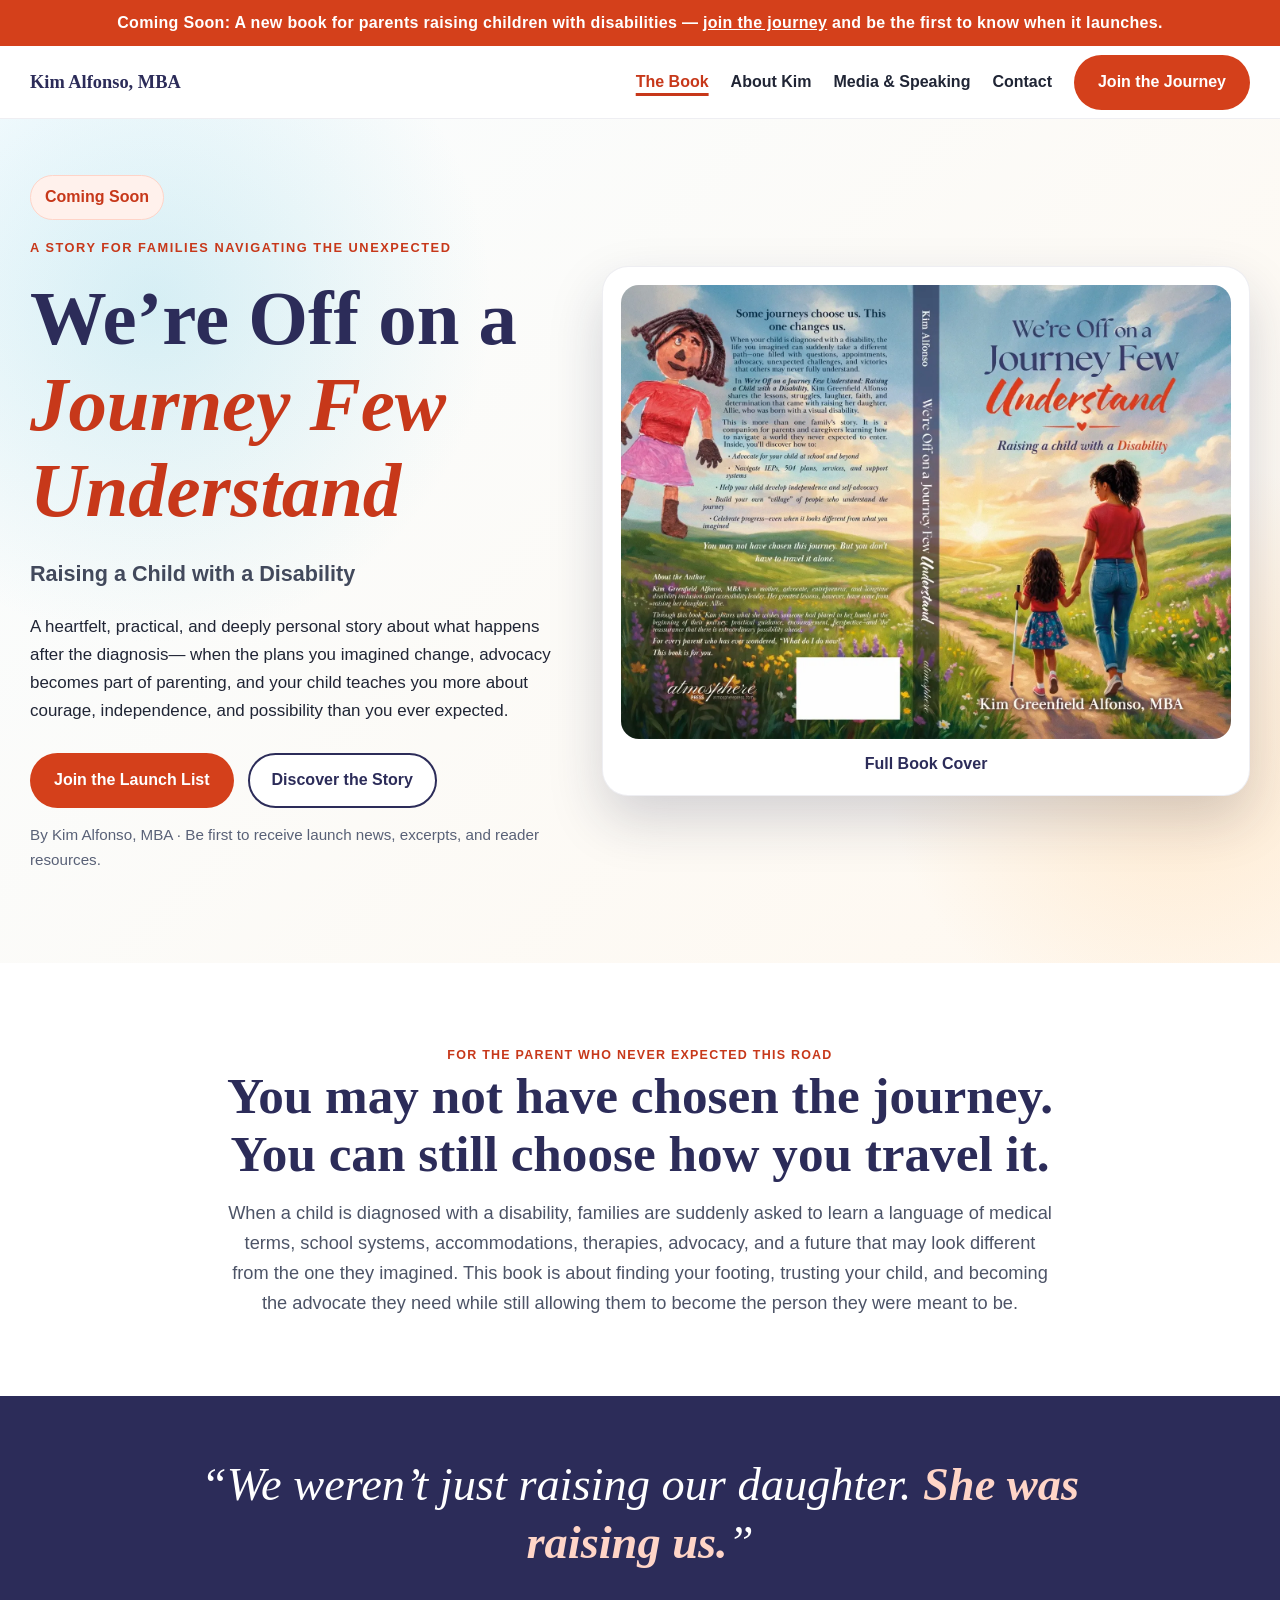
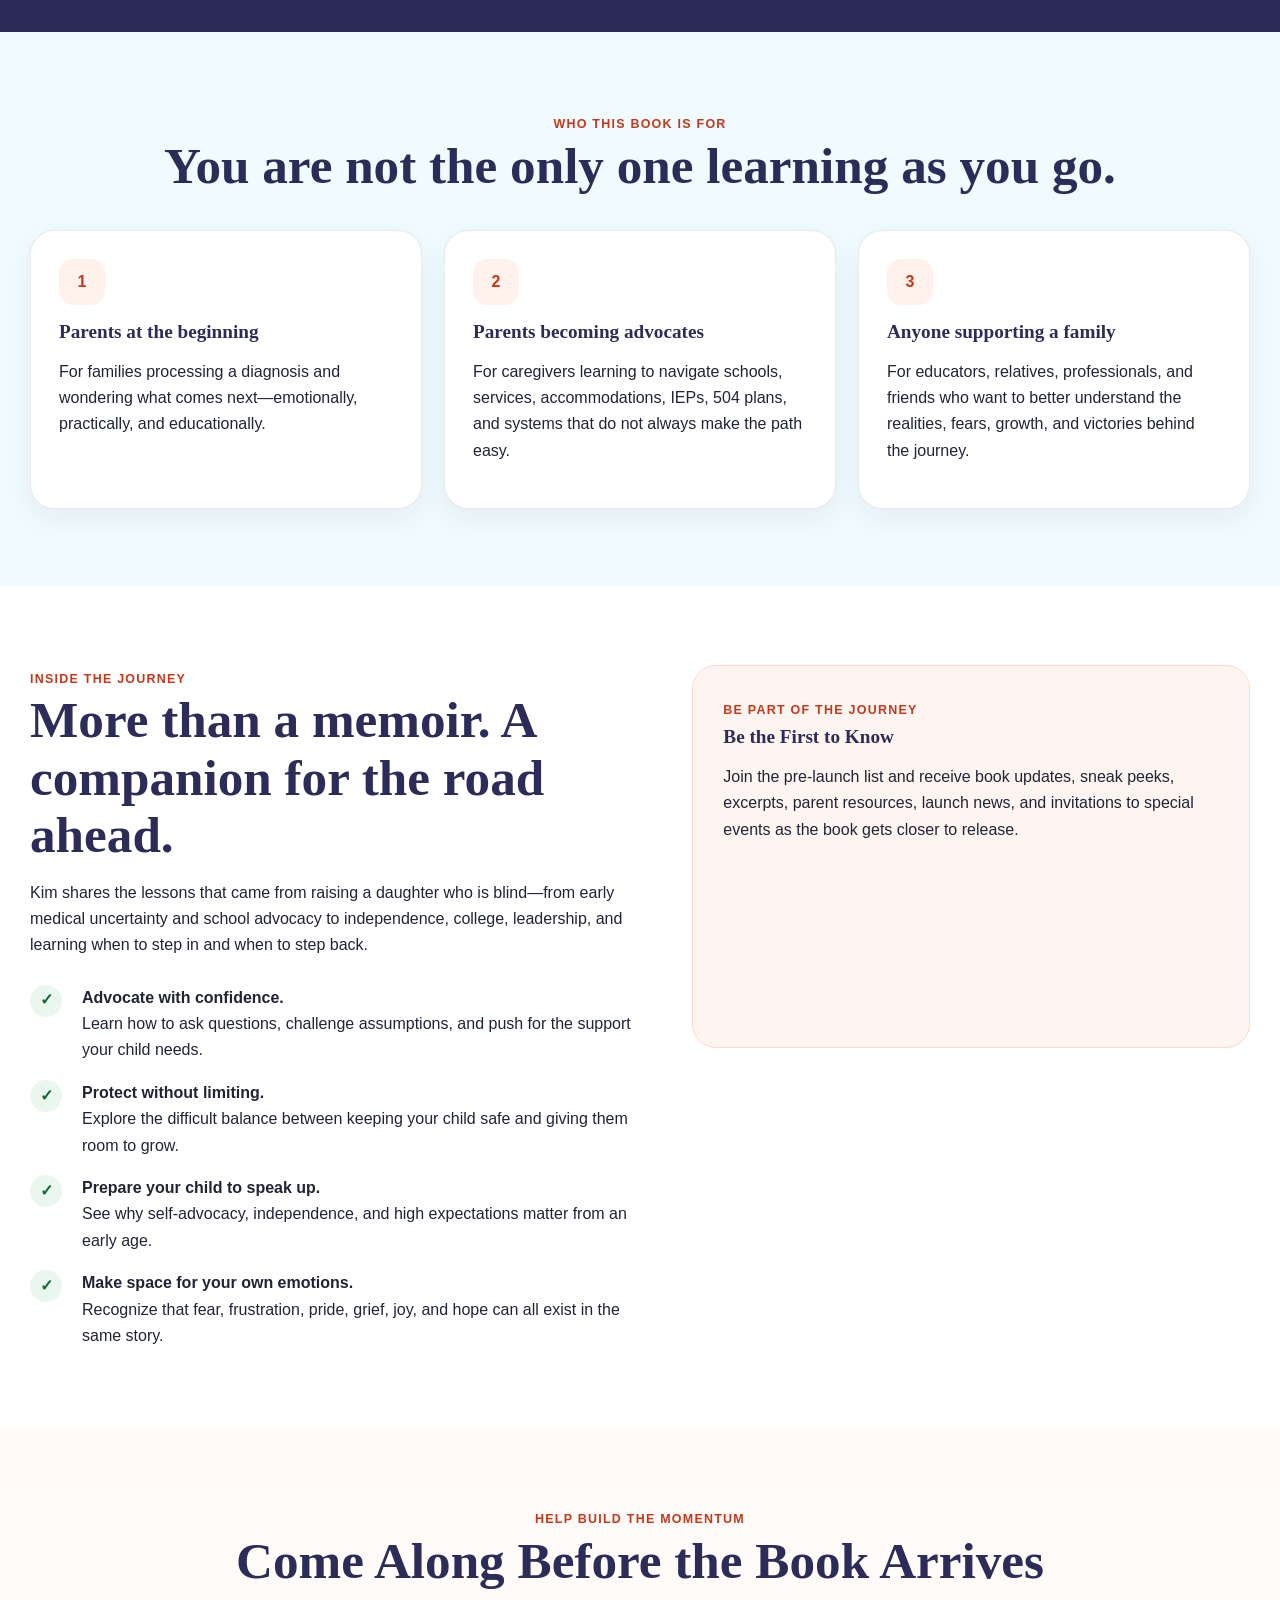
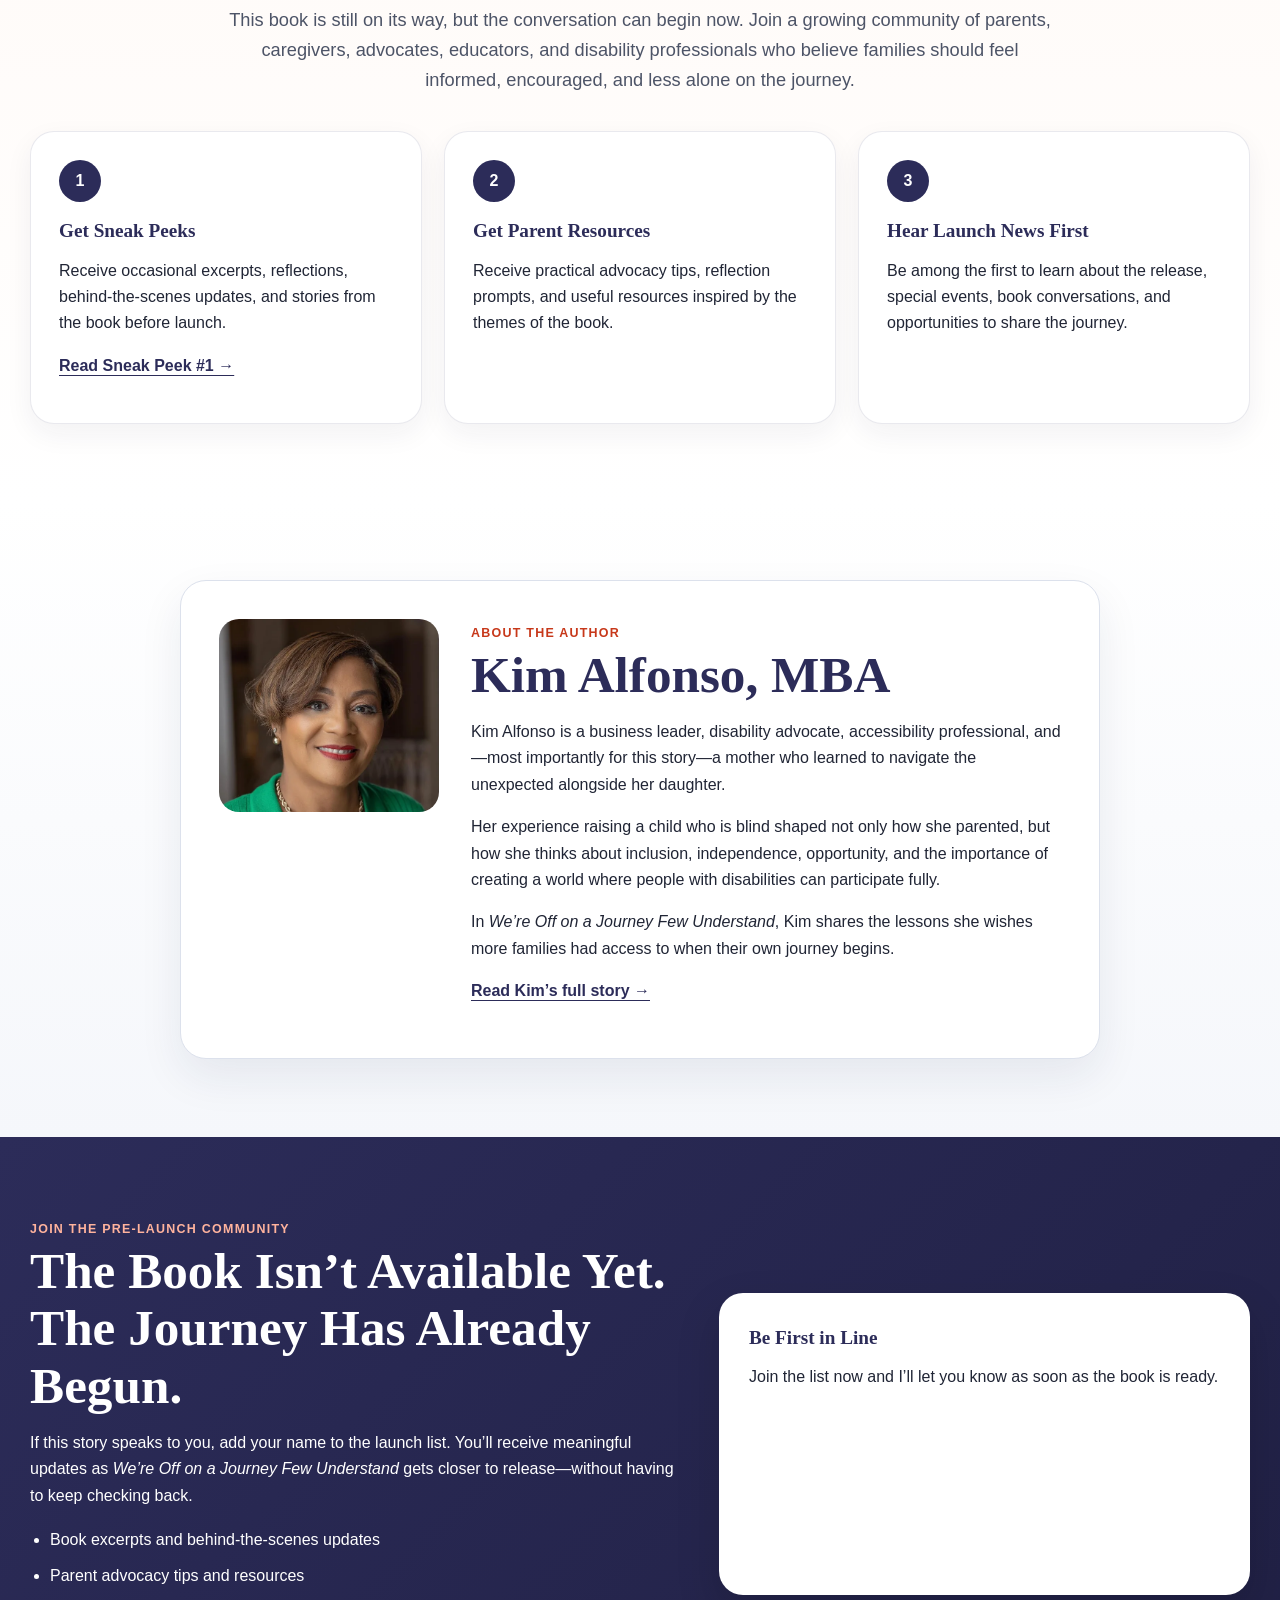
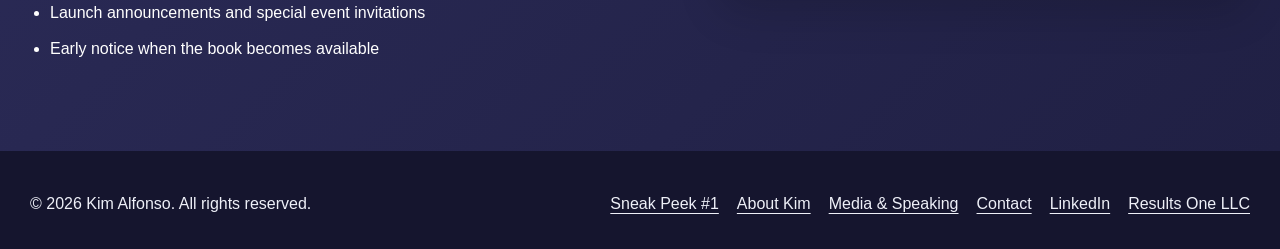
==== commit 959c2a5c: "Add Sneak Peek #1 page Publish the first book excerpt at /sneak-peek-1 with the front cover and the " ====
--- a/index.html
+++ b/index.html
@@ -221,6 +221,7 @@
           <div class="num" aria-hidden="true">1</div>
           <h3>Get Sneak Peeks</h3>
           <p>Receive occasional excerpts, reflections, behind-the-scenes updates, and stories from the book before launch.</p>
+          <p><a class="text-link" href="/sneak-peek-1">Read Sneak Peek #1 →</a></p>
         </article>
         <article class="momentum-card">
           <div class="num" aria-hidden="true">2</div>
@@ -303,6 +304,7 @@
     <div>© 2026 Kim Alfonso. All rights reserved.</div>
     <nav aria-label="Footer">
       <ul class="foot-links">
+        <li><a href="/sneak-peek-1">Sneak Peek #1</a></li>
         <li><a href="/about">About Kim</a></li>
         <li><a href="/media">Media &amp; Speaking</a></li>
         <li><a href="/contact">Contact</a></li>
--- a/assets/css/style.css
+++ b/assets/css/style.css
@@ -303,3 +303,29 @@
 .h3-size { font-size:1.35rem; margin:.2em 0 .4em; }
 .prose .section-kicker { display:block; }
 .prose .section-kicker + h2 { margin-top:.35em; }
+
+/* Sneak peek excerpt */
+.peek-grid {
+  display:grid; grid-template-columns:1.3fr .7fr; gap:56px; align-items:start;
+}
+.peek-body { max-width:680px; font-family:Georgia, serif; font-size:1.2rem; line-height:1.75; }
+.peek-body p { margin:0 0 1.1em; }
+.peek-open { font-size:1.45rem; color:var(--navy); font-style:italic; margin-bottom:.5em; }
+.peek-open + p:not(.peek-open) { margin-top:1.4em; }
+.peek-quote {
+  margin:1.4em 0; padding:22px 26px; border-left:6px solid var(--coral);
+  background:#fff5f0; border-radius:0 18px 18px 0;
+  font-size:1.5rem; font-style:italic; color:var(--navy); line-height:1.35;
+}
+.peek-quote strong { color:var(--coral-text); }
+.peek-note { font-family:Inter, Arial, sans-serif; font-size:1.05rem; font-weight:700; color:var(--navy); }
+.peek-sign { font-style:italic; color:var(--muted); }
+.peek-cover {
+  position:sticky; top:96px; background:#fff; border-radius:22px; padding:12px;
+  box-shadow:var(--shadow); border:1px solid rgba(44,44,89,.08);
+}
+.peek-cover img { width:100%; border-radius:14px; }
+@media (max-width: 980px) {
+  .peek-grid { grid-template-columns:1fr; gap:36px; }
+  .peek-cover { position:static; max-width:320px; }
+}
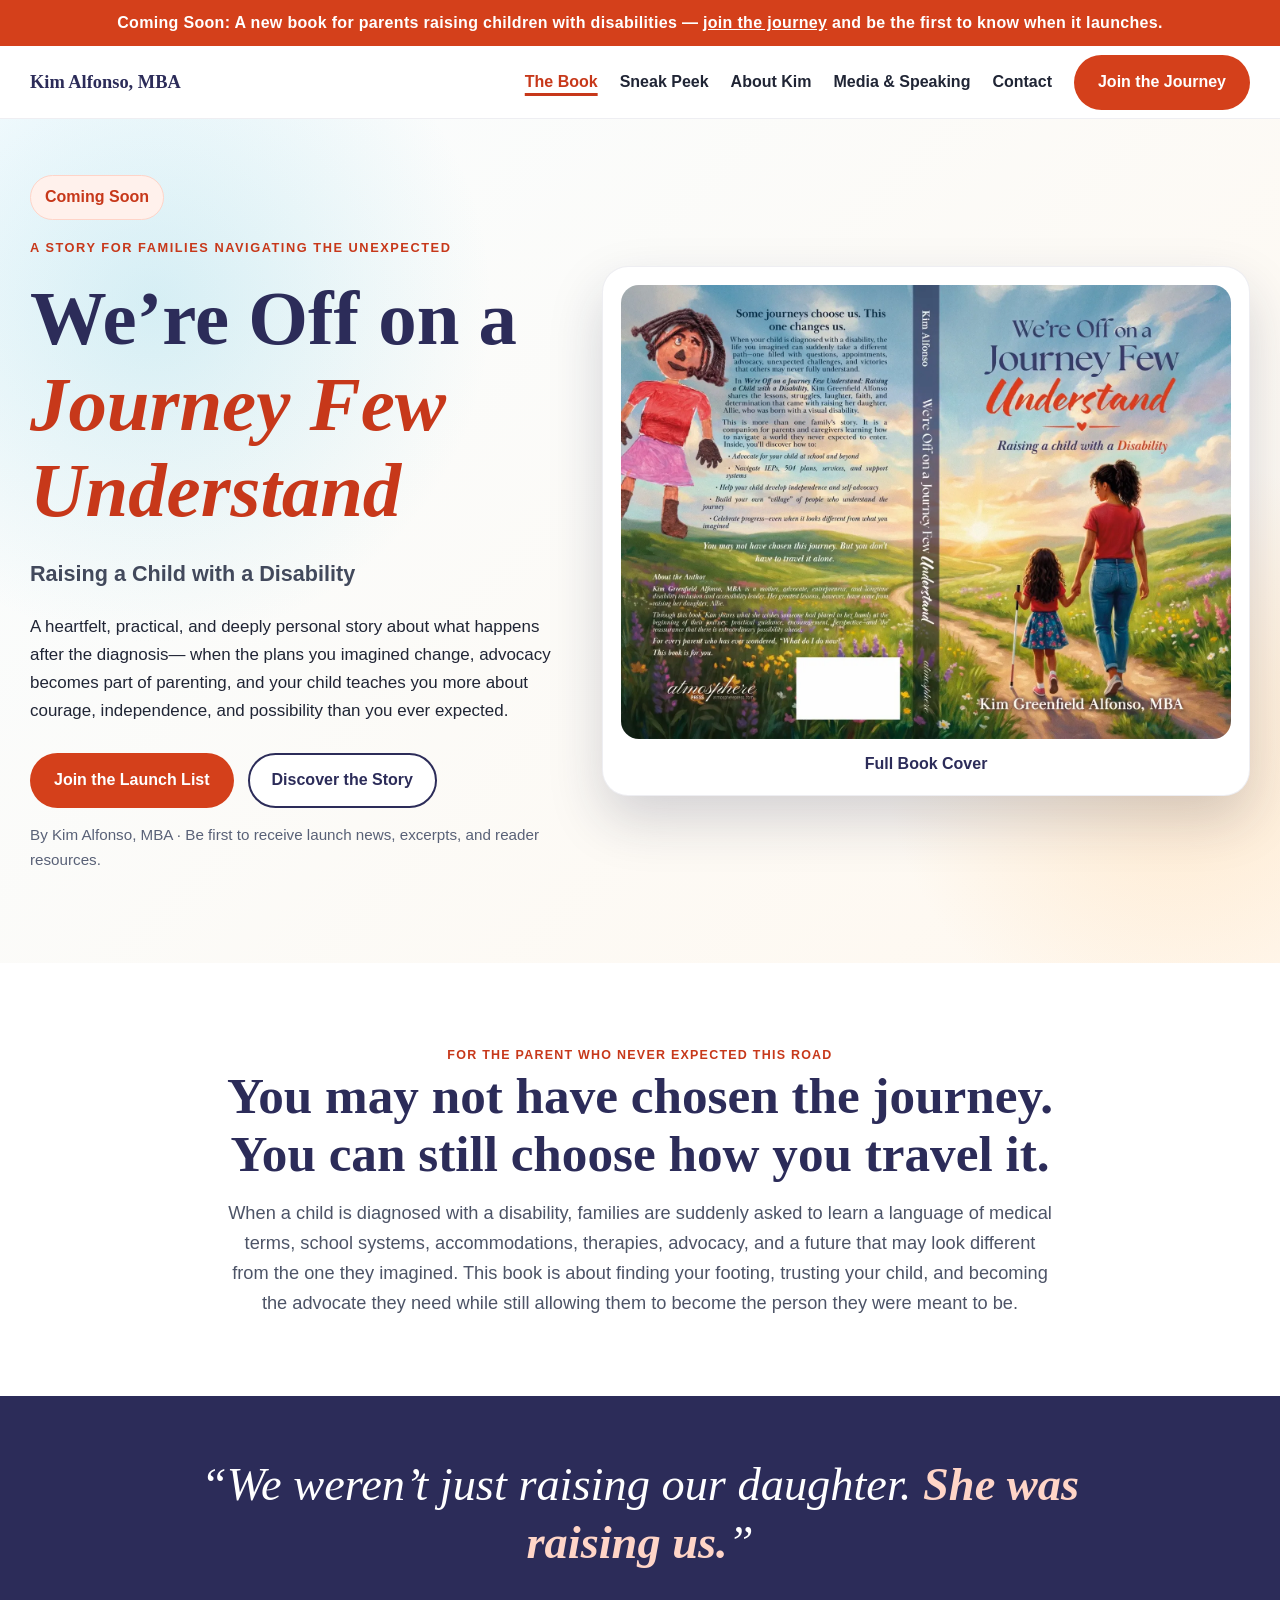
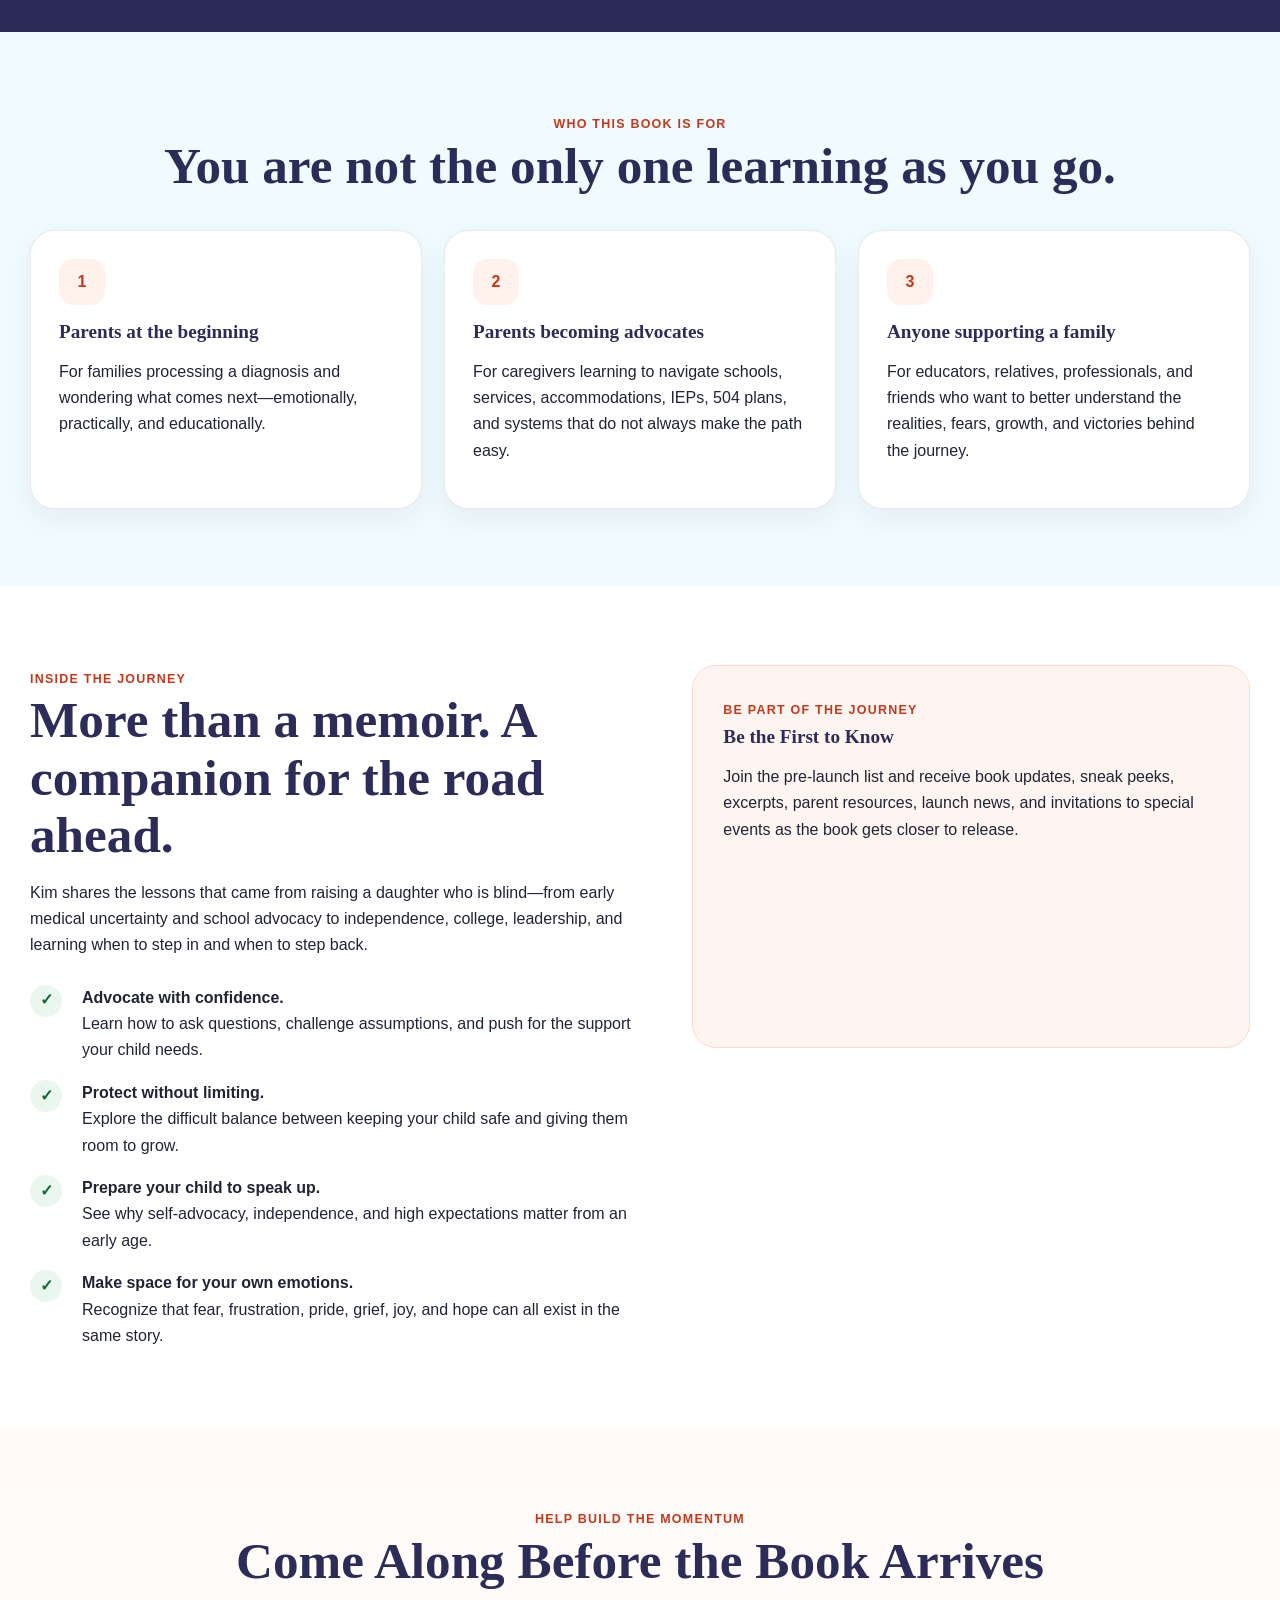
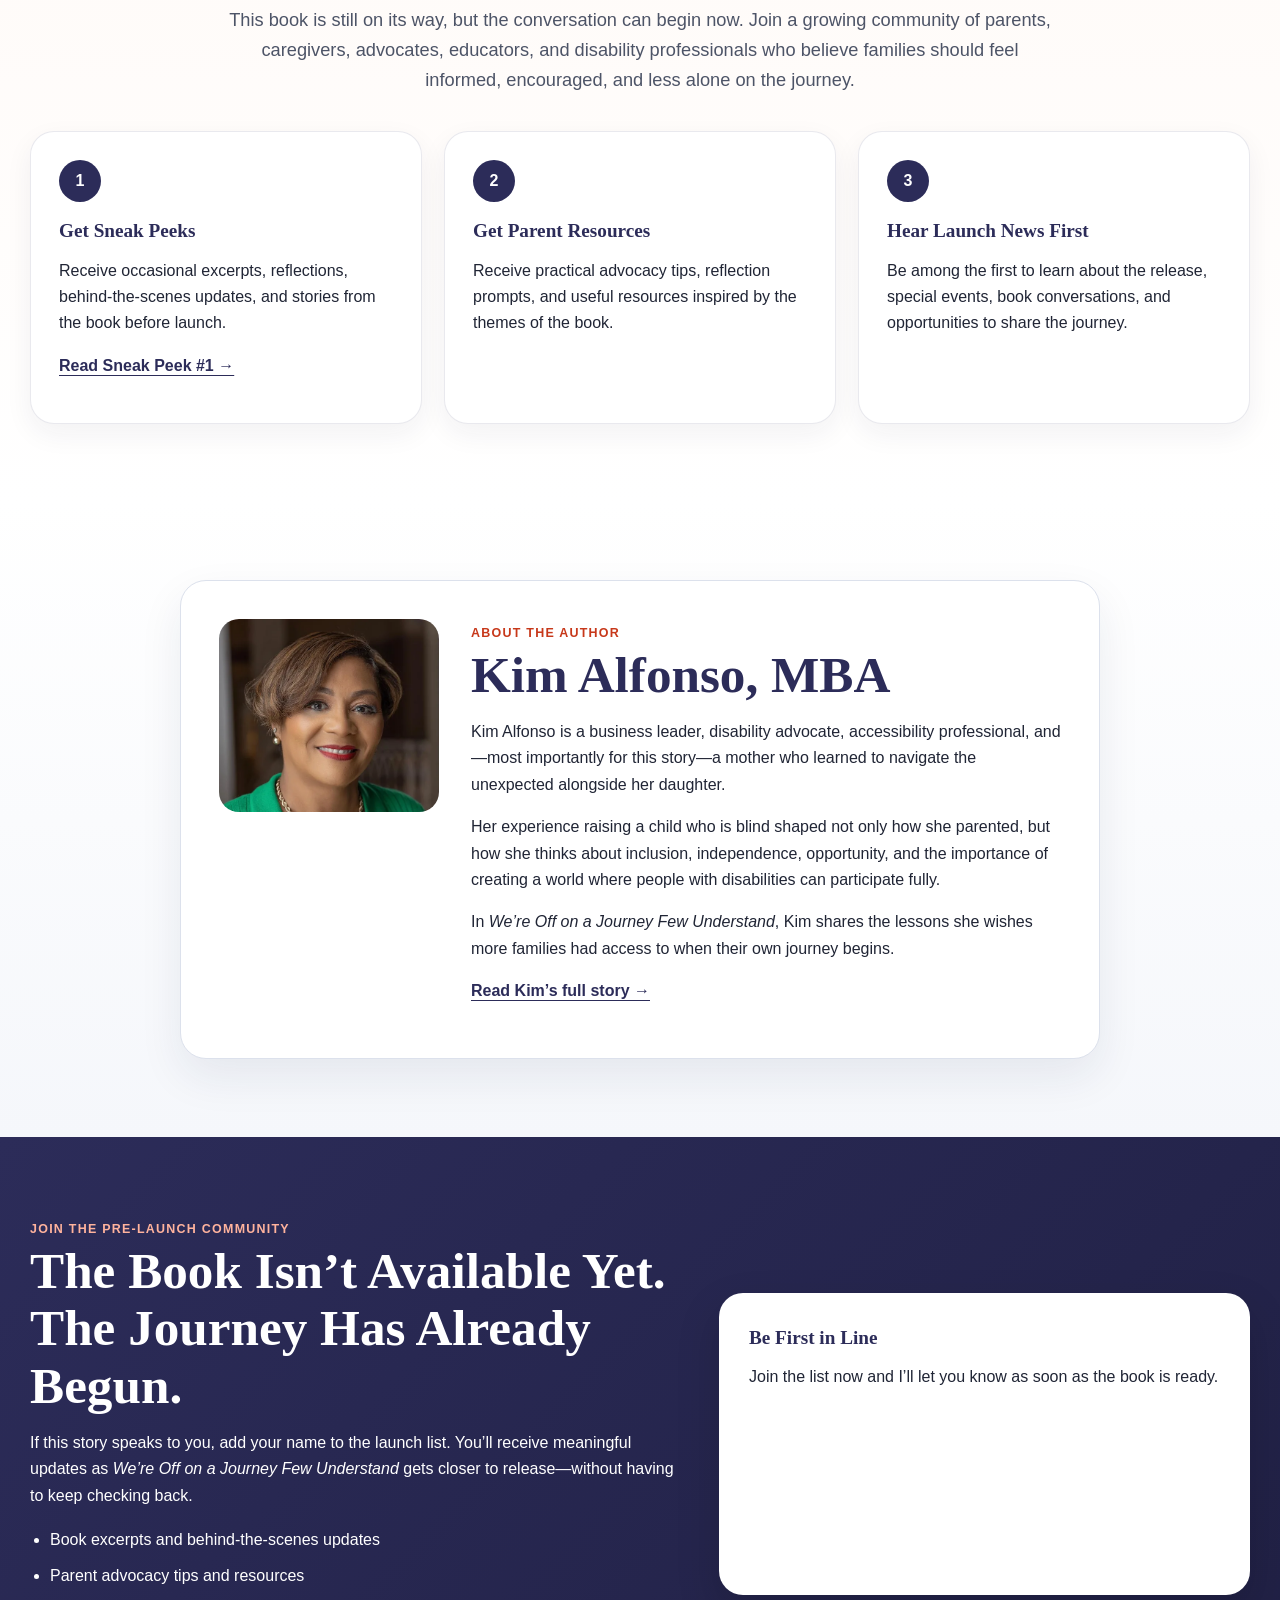
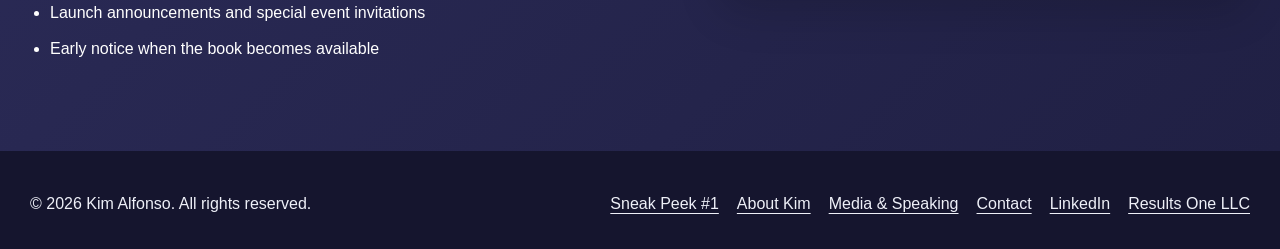
==== commit 9c9cdaf1: "Add Sneak Peek to the top navigation Link /sneak-peek-1 from the header menu on every page, right af" ====
--- a/index.html
+++ b/index.html
@@ -74,6 +74,7 @@
     <a class="brand" href="/">Kim Alfonso, MBA</a>
     <nav class="navlinks" aria-label="Primary navigation">
       <a href="/" aria-current="page">The Book</a>
+      <a href="/sneak-peek-1">Sneak Peek</a>
       <a href="/about">About Kim</a>
       <a href="/media">Media &amp; Speaking</a>
       <a href="/contact">Contact</a>
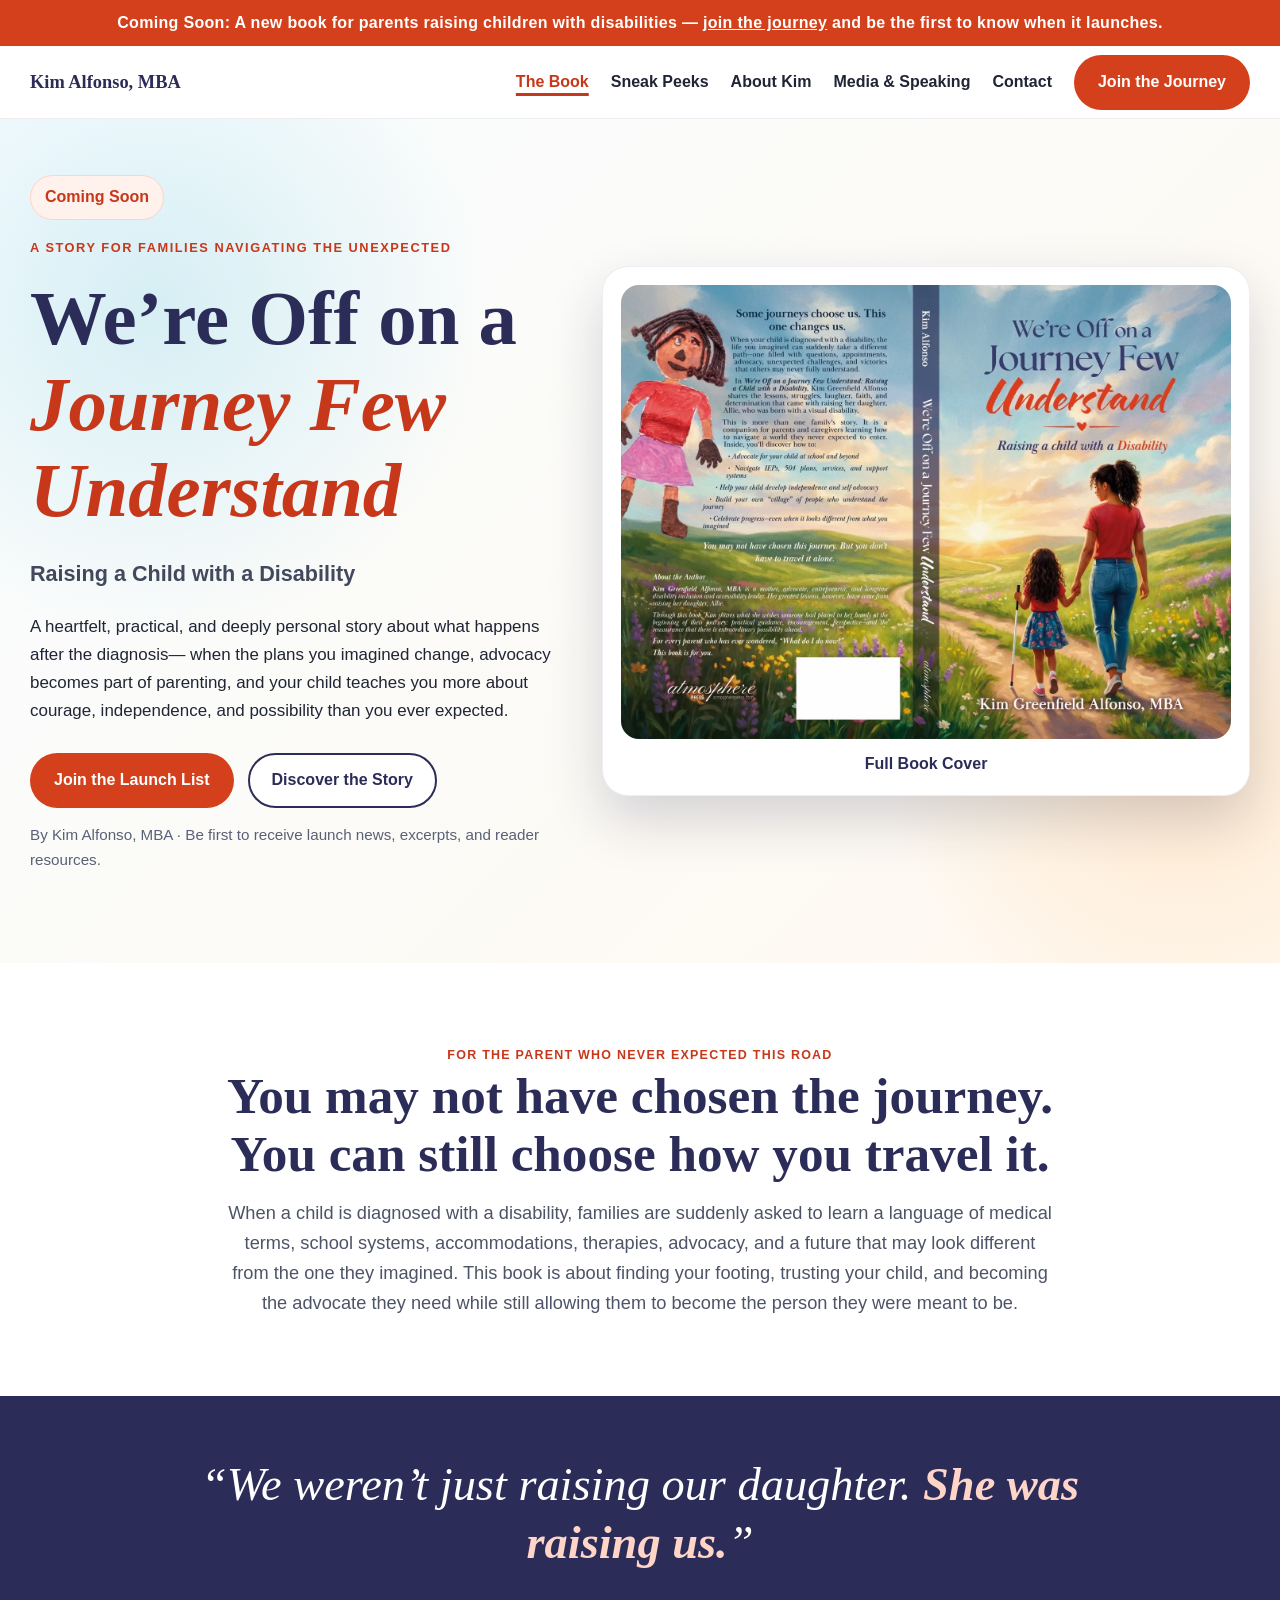
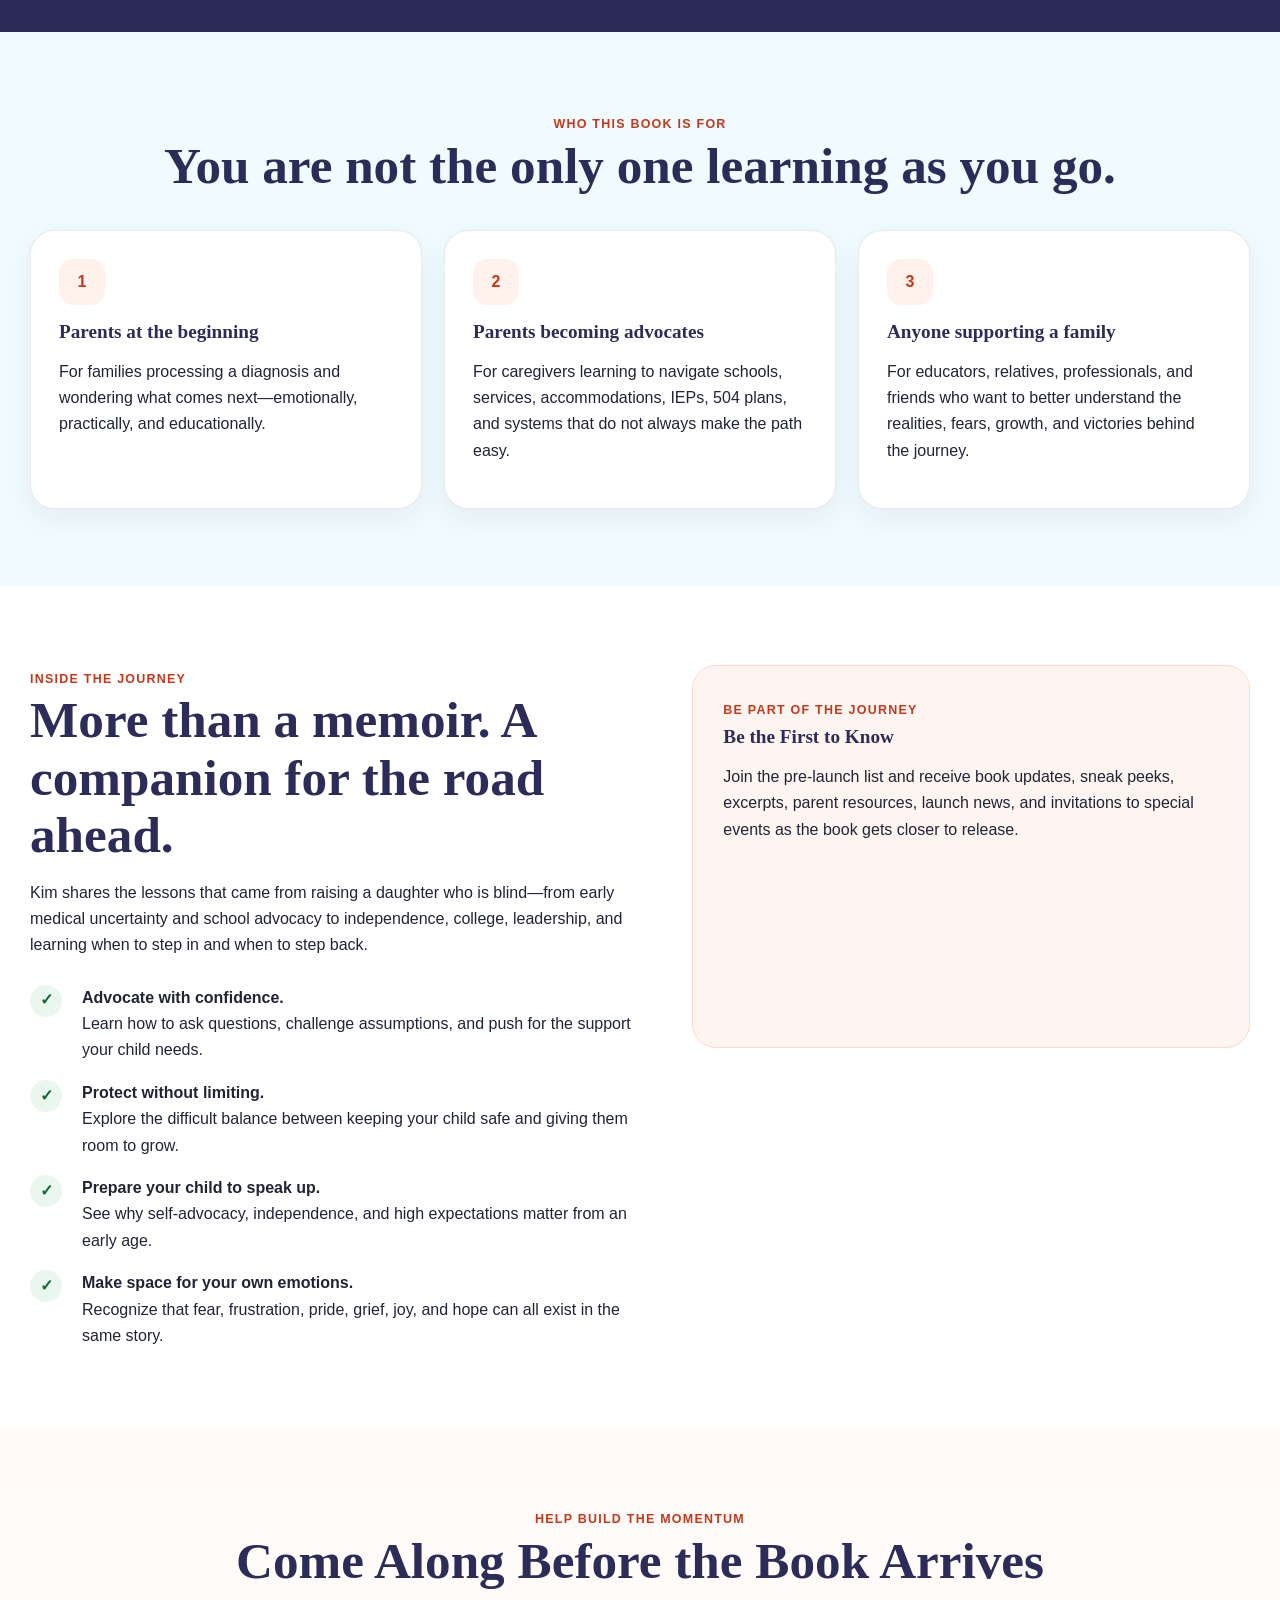
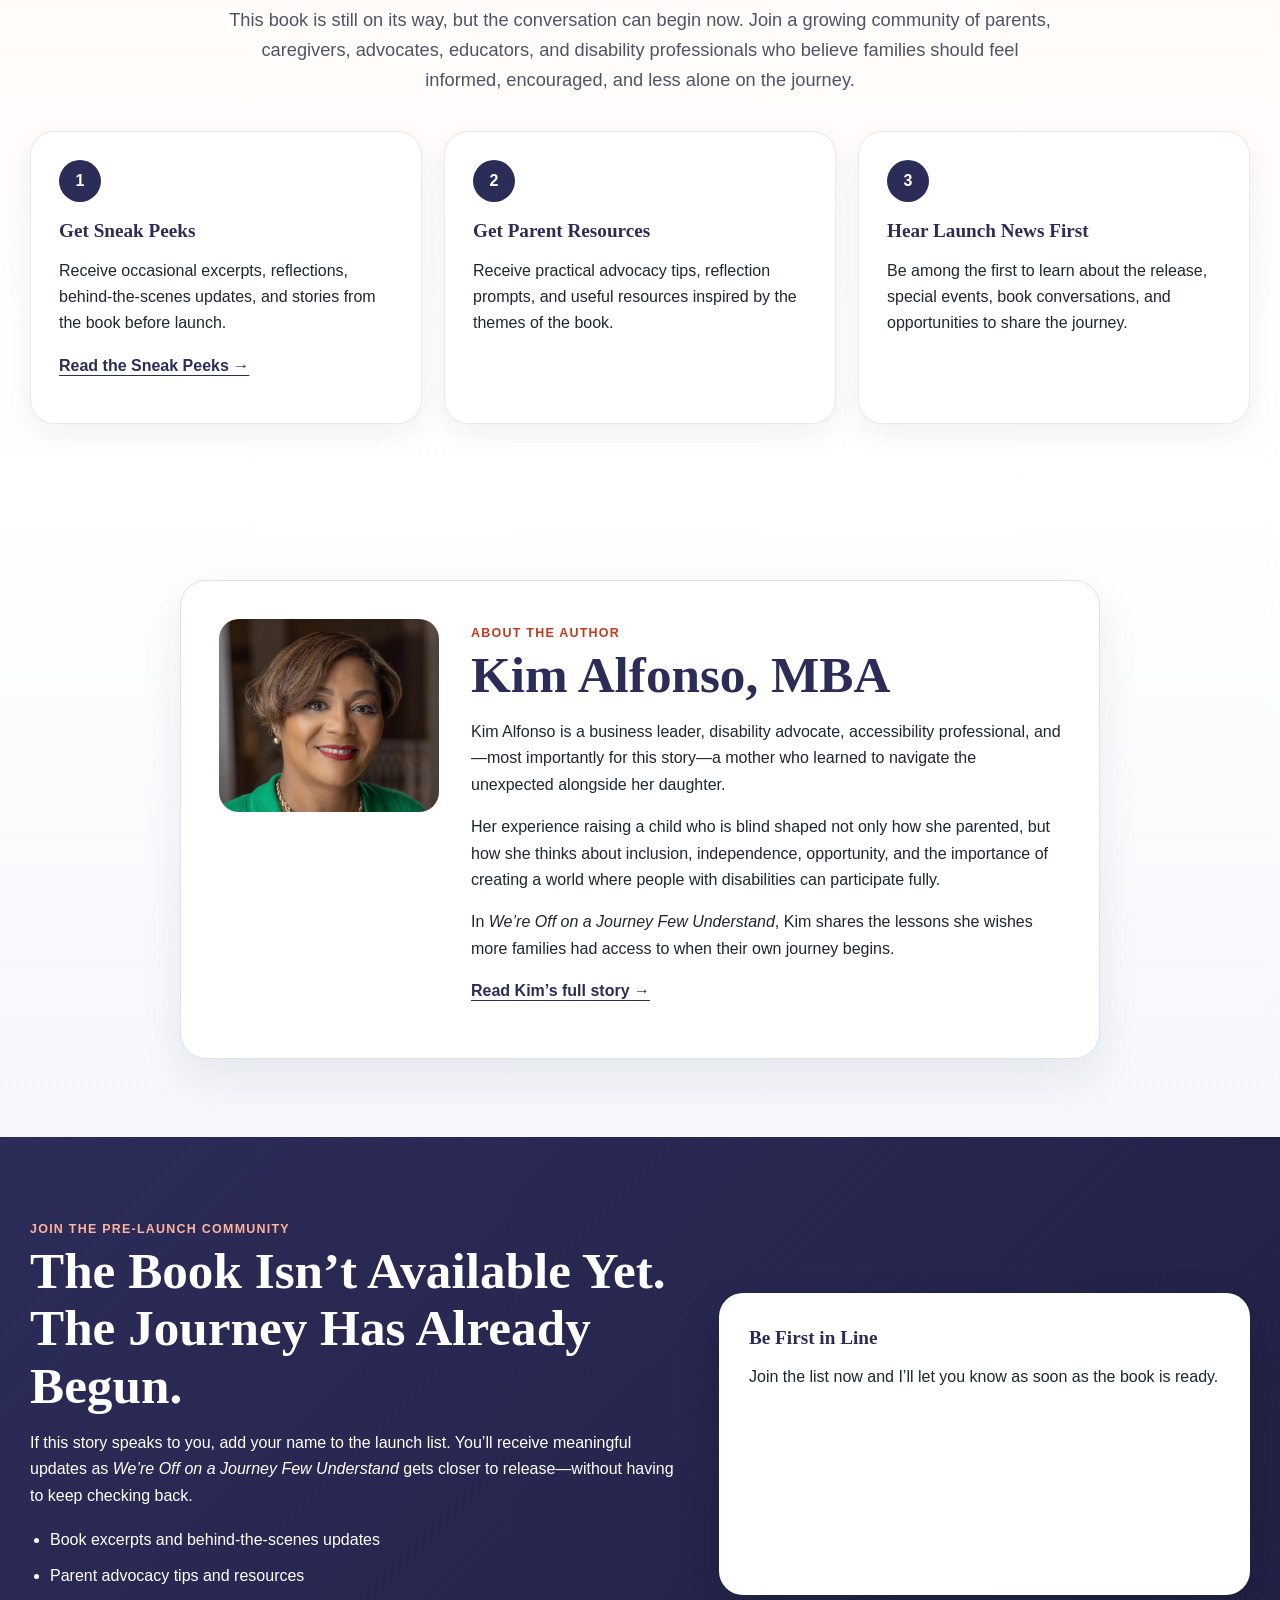
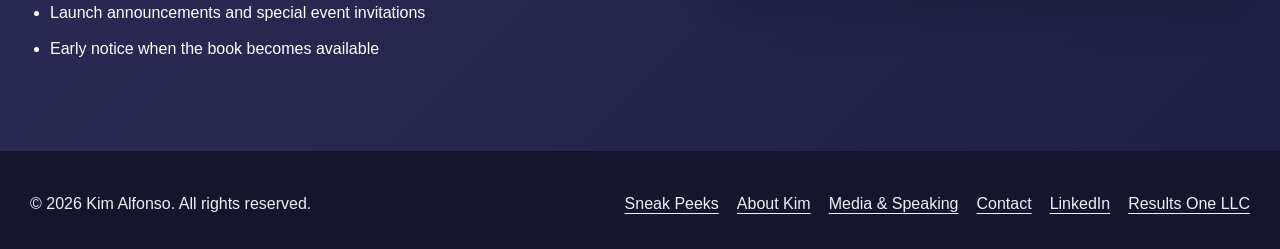
==== commit f22f0519: "Add Sneak Peek #2 and a Sneak Peeks index - /sneak-peek-2: "The Day I Realized Our Journey Would Be " ====
--- a/index.html
+++ b/index.html
@@ -74,7 +74,7 @@
     <a class="brand" href="/">Kim Alfonso, MBA</a>
     <nav class="navlinks" aria-label="Primary navigation">
       <a href="/" aria-current="page">The Book</a>
-      <a href="/sneak-peek-1">Sneak Peek</a>
+      <a href="/sneak-peeks">Sneak Peeks</a>
       <a href="/about">About Kim</a>
       <a href="/media">Media &amp; Speaking</a>
       <a href="/contact">Contact</a>
@@ -222,7 +222,7 @@
           <div class="num" aria-hidden="true">1</div>
           <h3>Get Sneak Peeks</h3>
           <p>Receive occasional excerpts, reflections, behind-the-scenes updates, and stories from the book before launch.</p>
-          <p><a class="text-link" href="/sneak-peek-1">Read Sneak Peek #1 →</a></p>
+          <p><a class="text-link" href="/sneak-peeks">Read the Sneak Peeks →</a></p>
         </article>
         <article class="momentum-card">
           <div class="num" aria-hidden="true">2</div>
@@ -305,7 +305,7 @@
     <div>© 2026 Kim Alfonso. All rights reserved.</div>
     <nav aria-label="Footer">
       <ul class="foot-links">
-        <li><a href="/sneak-peek-1">Sneak Peek #1</a></li>
+        <li><a href="/sneak-peeks">Sneak Peeks</a></li>
         <li><a href="/about">About Kim</a></li>
         <li><a href="/media">Media &amp; Speaking</a></li>
         <li><a href="/contact">Contact</a></li>
--- a/assets/css/style.css
+++ b/assets/css/style.css
@@ -329,3 +329,43 @@
   .peek-grid { grid-template-columns:1fr; gap:36px; }
   .peek-cover { position:static; max-width:320px; }
 }
+
+/* Sneak peek extras */
+.peek-figure {
+  margin:0 0 16px; padding:22px 20px; background:var(--navy); color:#fff; border-radius:14px;
+}
+.peek-figure blockquote {
+  margin:0; font-family:Georgia, serif; font-style:italic; font-size:1.2rem; line-height:1.4;
+}
+.peek-figure figcaption { margin-top:10px; color:#ffd5c7; font-weight:800; }
+.peek-reflect {
+  margin:2em 0 0; padding:24px 26px; background:var(--sky); border:1px solid var(--line);
+  border-radius:18px; font-family:Inter, Arial, sans-serif; font-size:1.05rem;
+}
+.peek-reflect p { margin:0 0 .8em; }
+.peek-reflect-title { font-weight:800; color:var(--navy); font-size:1.15rem; }
+.peek-pager {
+  display:grid; grid-template-columns:1fr 1fr; gap:16px; margin-top:2em;
+  font-family:Inter, Arial, sans-serif; font-size:1rem;
+}
+.peek-pager a {
+  display:block; padding:16px 18px; border:1px solid var(--line); border-radius:14px;
+  text-decoration:none; color:var(--navy); font-weight:700; background:#fff;
+}
+.peek-pager a:hover { border-color:var(--navy); }
+.peek-pager a:last-child { text-align:right; }
+.peek-pager-dir {
+  display:block; color:var(--coral-text); font-size:.78rem; font-weight:900;
+  text-transform:uppercase; letter-spacing:.08em; margin-bottom:4px;
+}
+.peek-list { display:grid; gap:22px; max-width:860px; margin:0 auto; }
+.peek-card {
+  background:#fff; border:1px solid rgba(44,44,89,.1); border-left:6px solid var(--coral);
+  border-radius:var(--radius); padding:28px 30px; box-shadow:0 10px 28px rgba(27,40,67,.06);
+}
+.peek-card h2 a { text-decoration:none; }
+.peek-card h2 a:hover { text-decoration:underline; text-underline-offset:4px; }
+@media (max-width: 620px) {
+  .peek-pager { grid-template-columns:1fr; }
+  .peek-pager a:last-child { text-align:left; }
+}
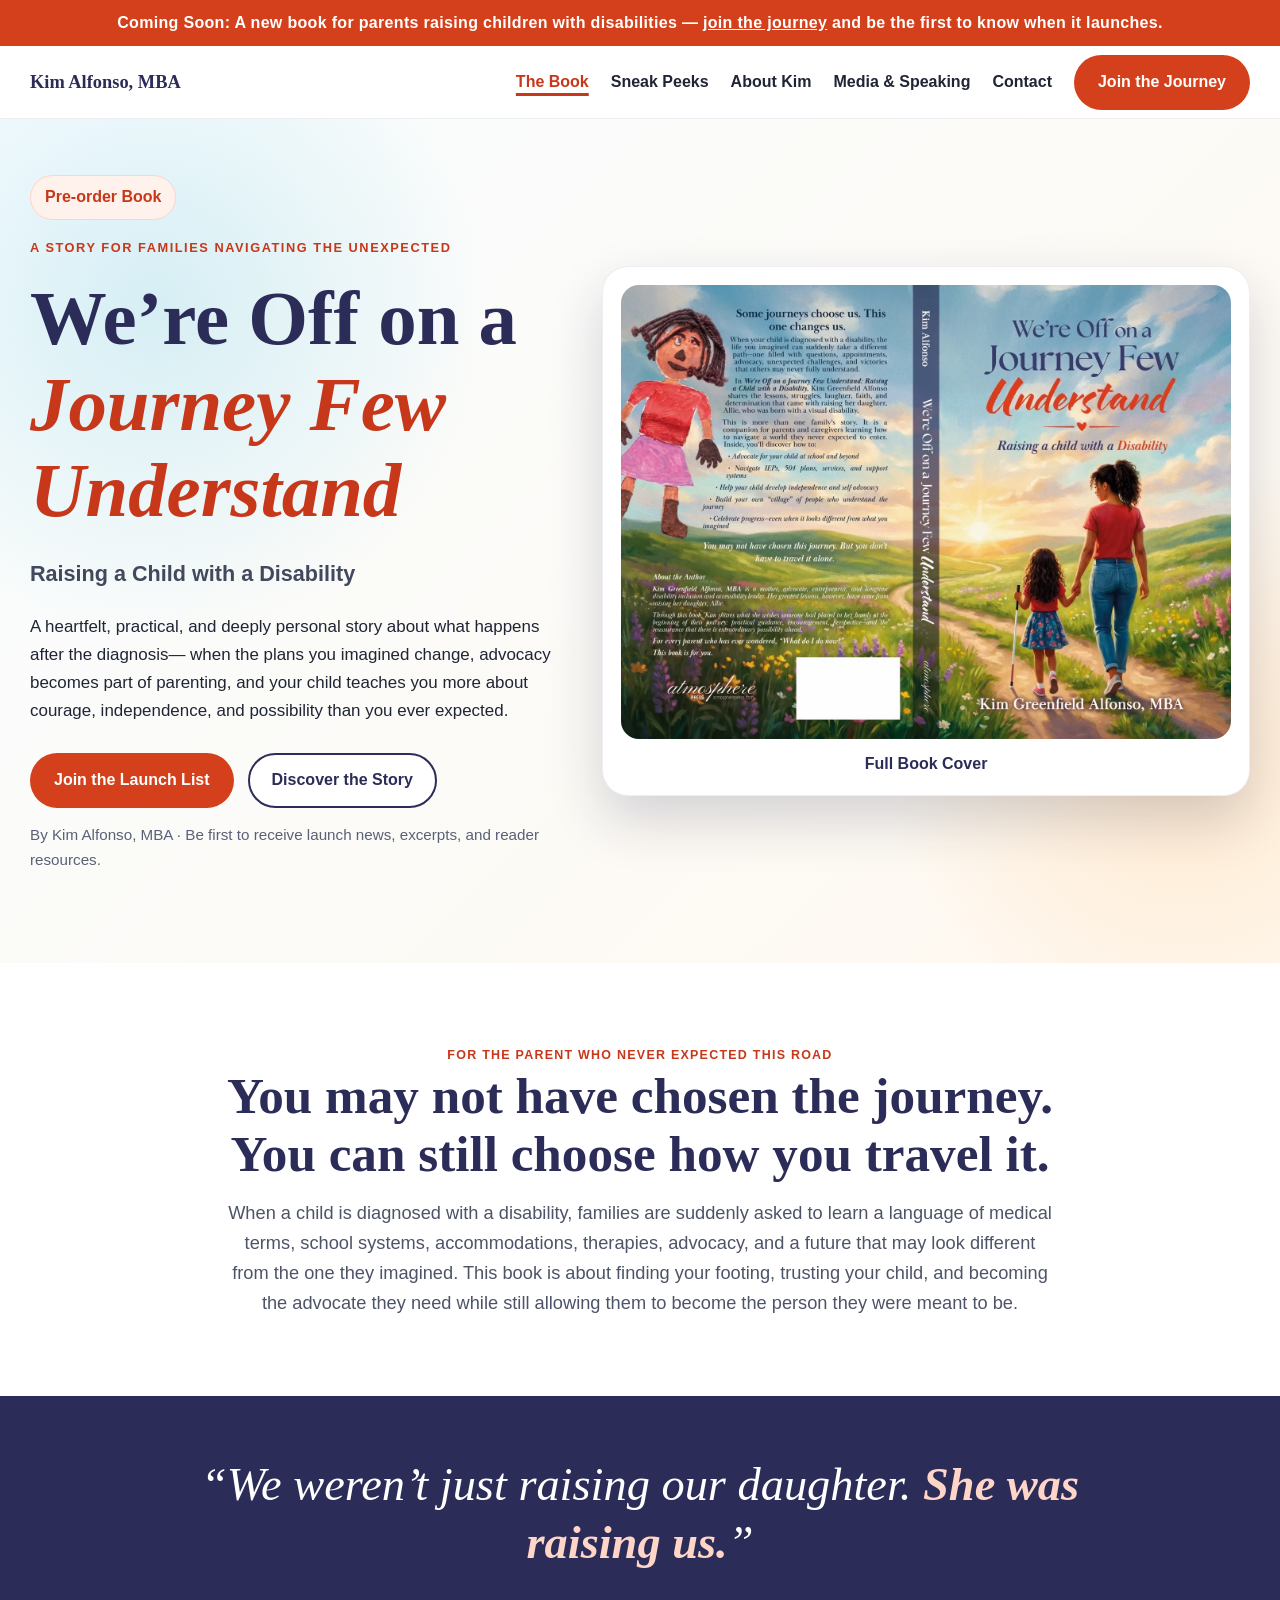
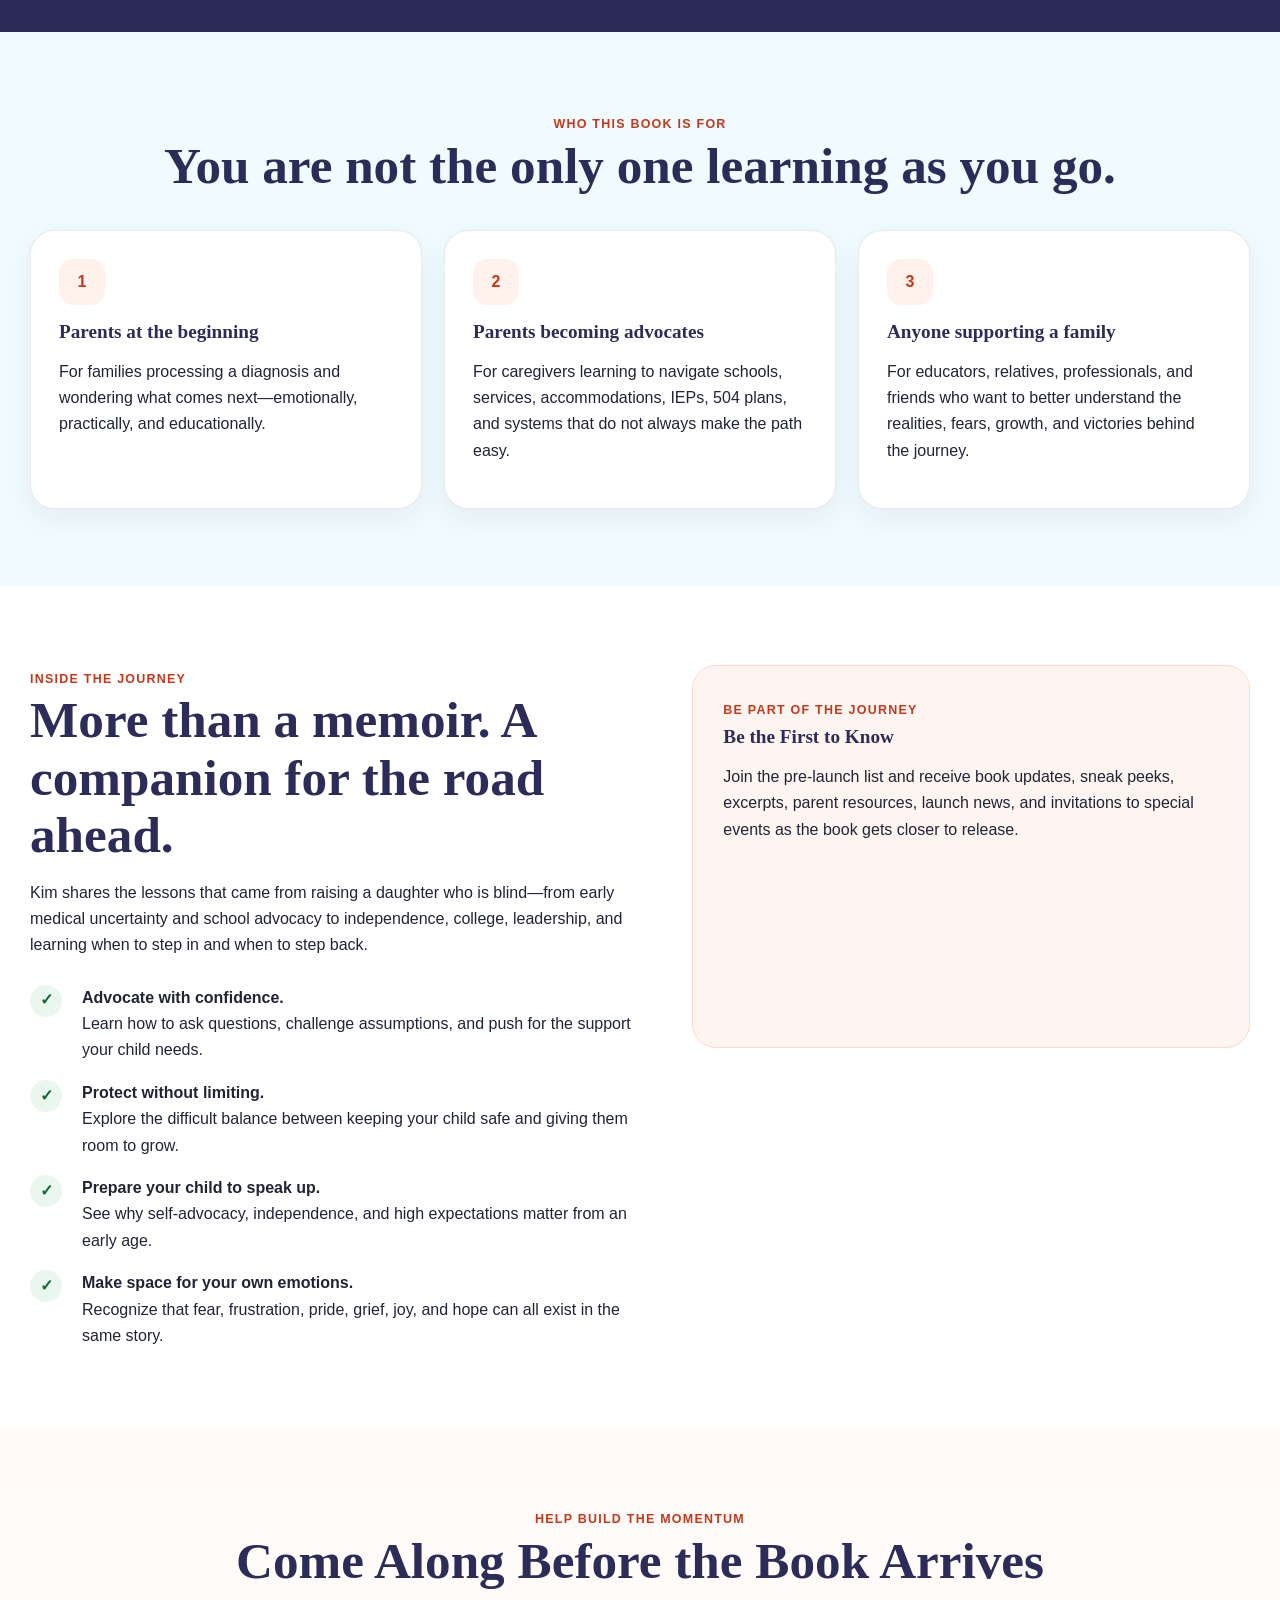
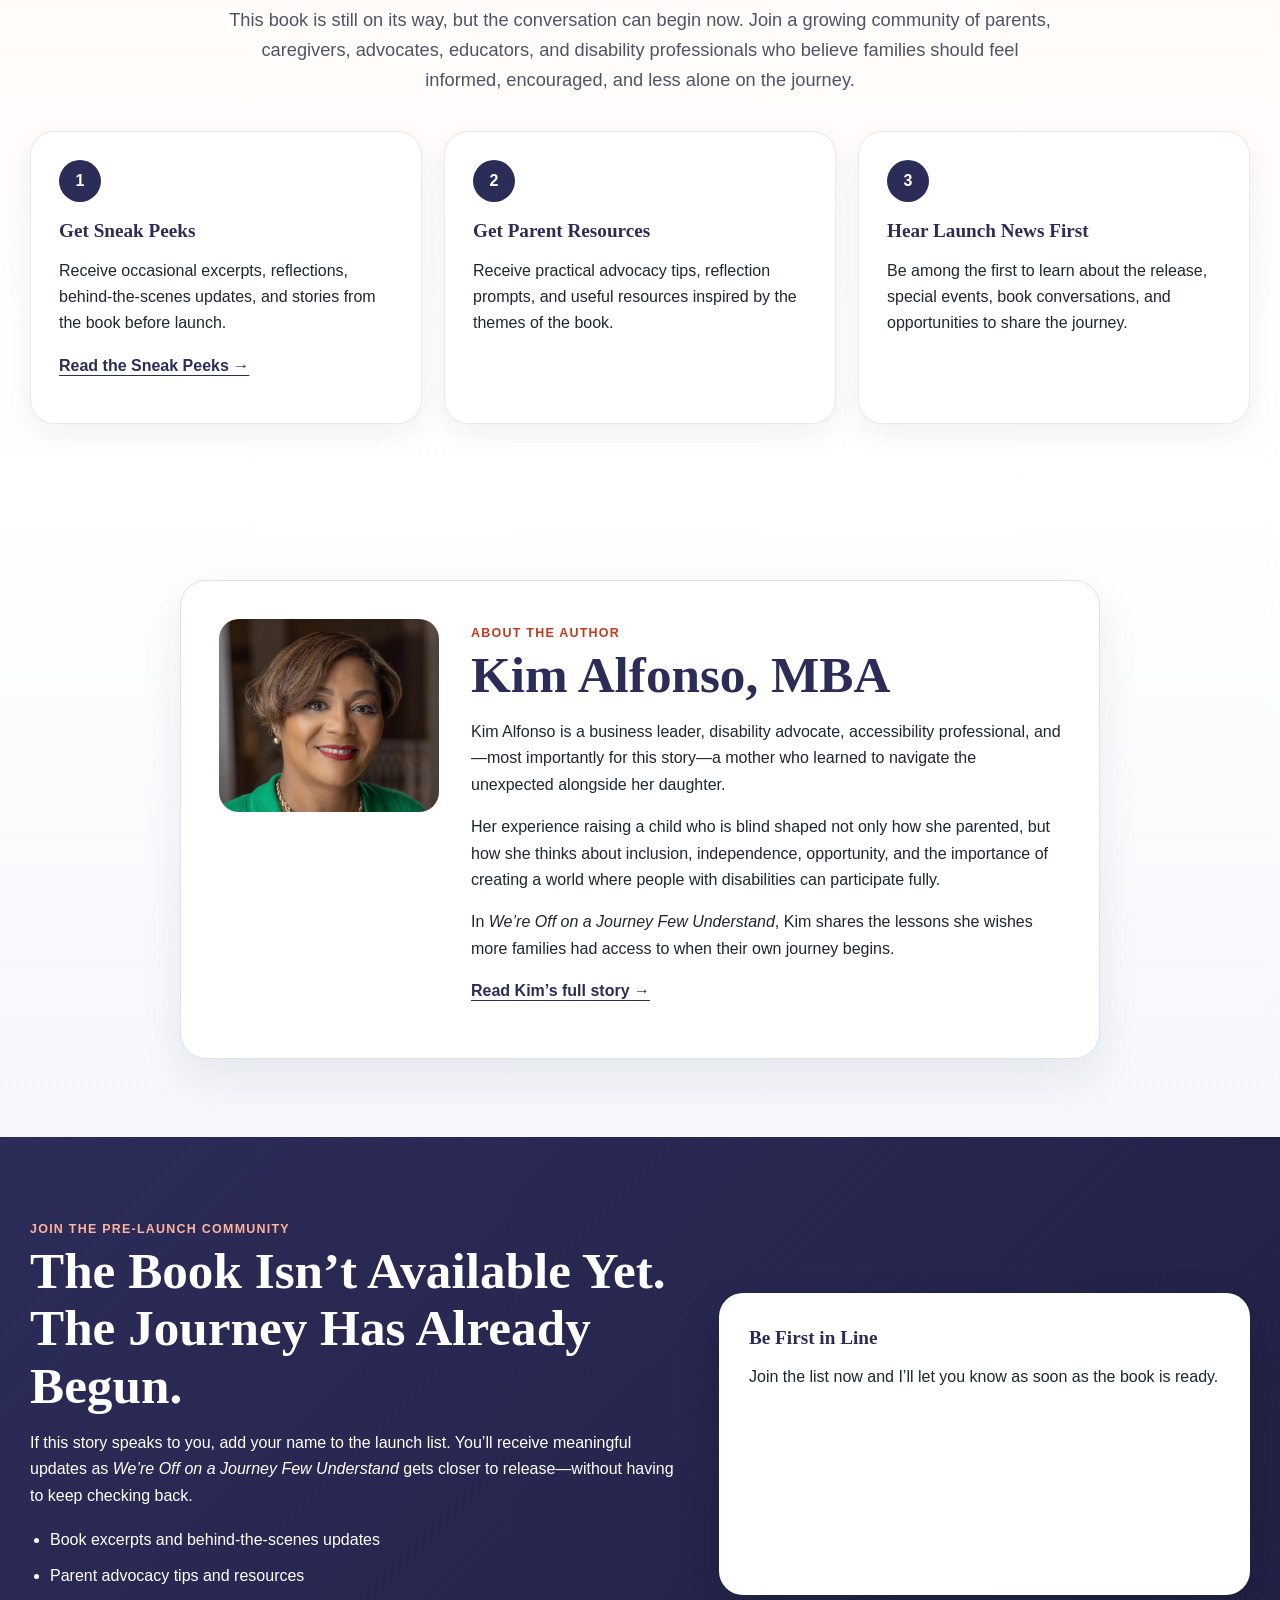
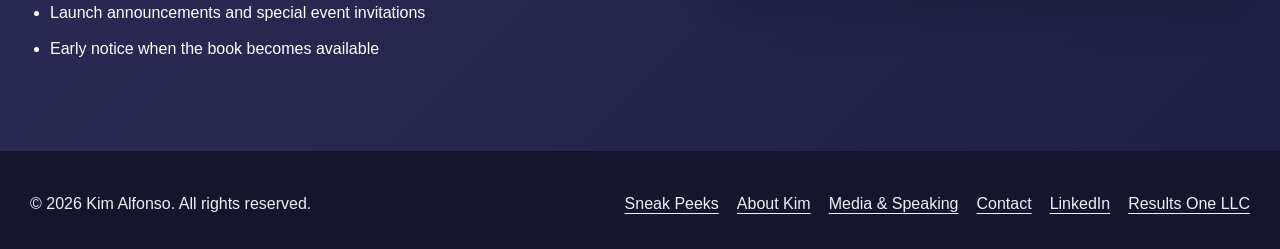
==== commit 8dc7e344: "Change the landing page badge to "Pre-order Book" Co-Authored-By: Claude Opus 5.5 <noreply@anthropic" ====
--- a/index.html
+++ b/index.html
@@ -87,7 +87,7 @@
   <section class="hero" id="top">
     <div class="wrap hero-grid">
       <div>
-        <div class="coming-soon-badge">Coming Soon</div>
+        <div class="coming-soon-badge">Pre-order Book</div>
         <span class="eyebrow">A story for families navigating the unexpected</span>
         <h1>We’re Off on a <span class="accent">Journey Few Understand</span></h1>
         <p class="subhead"><strong>Raising a Child with a Disability</strong></p>
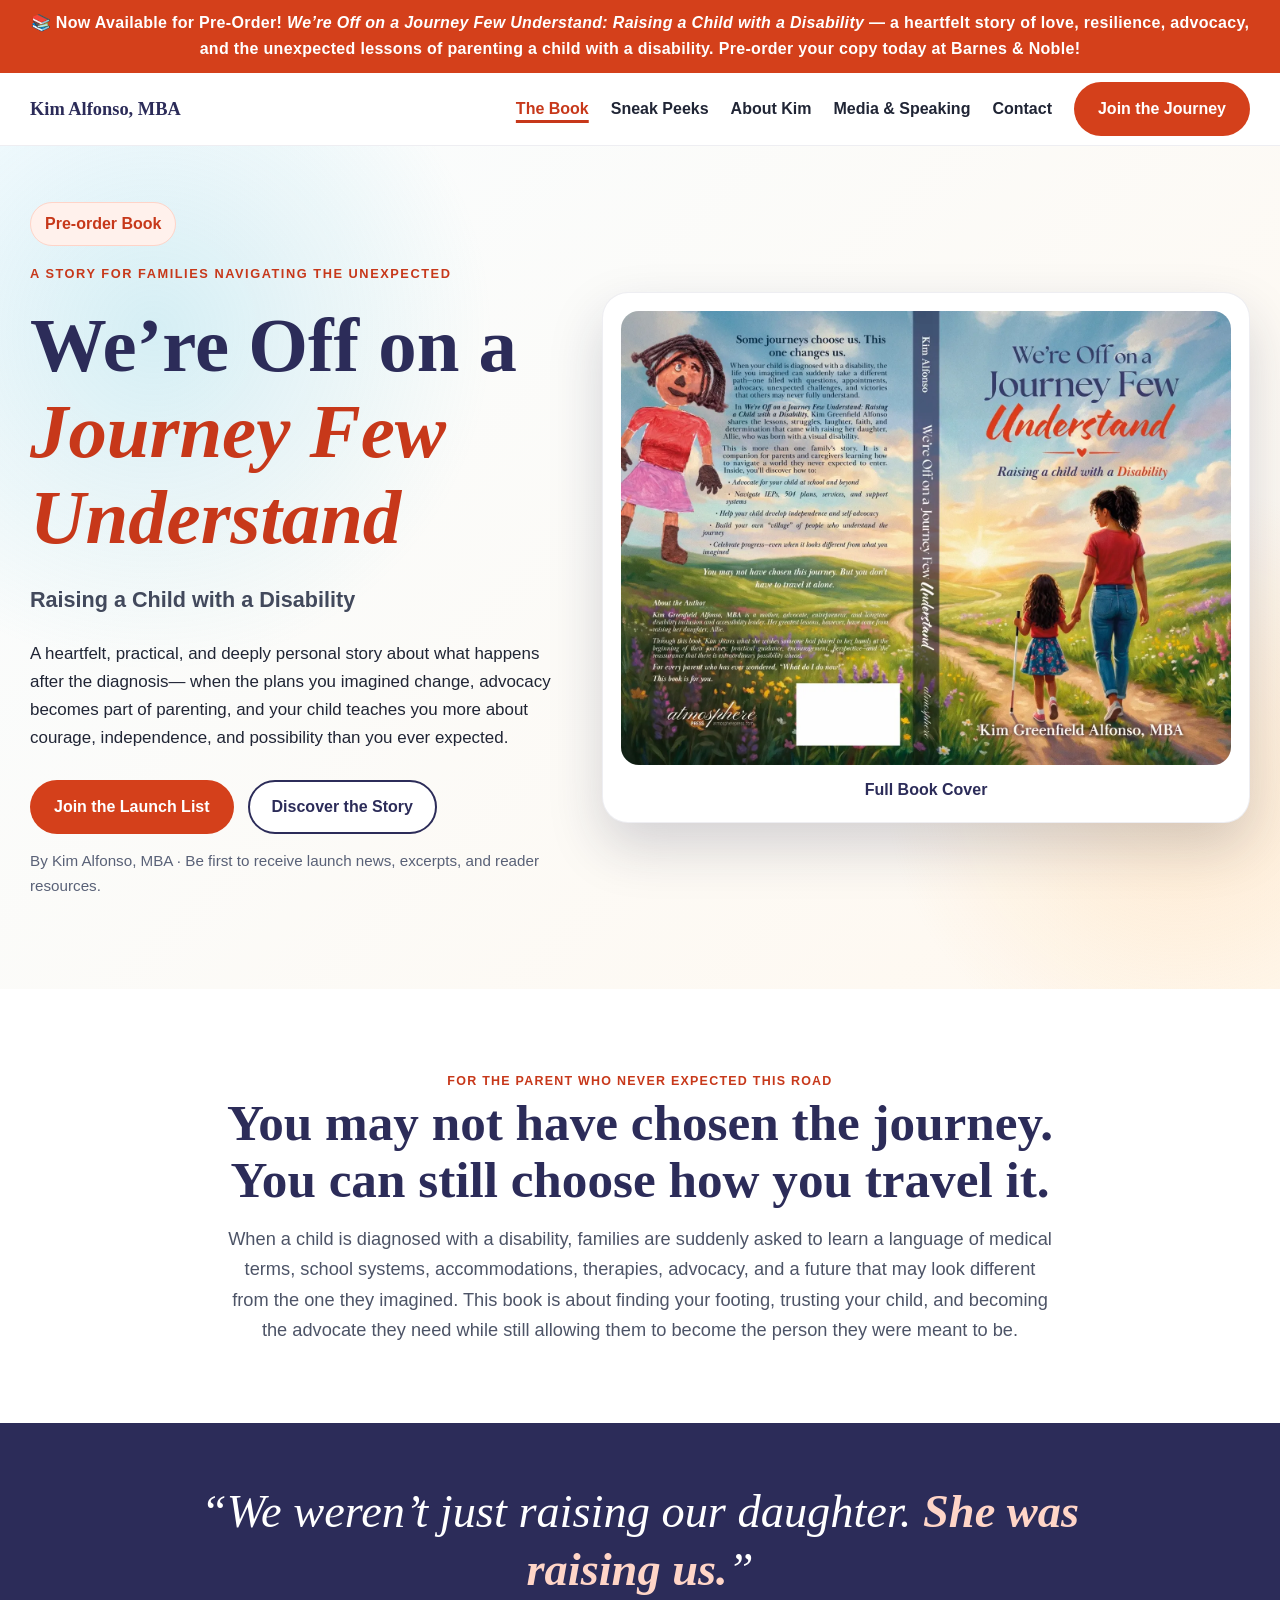
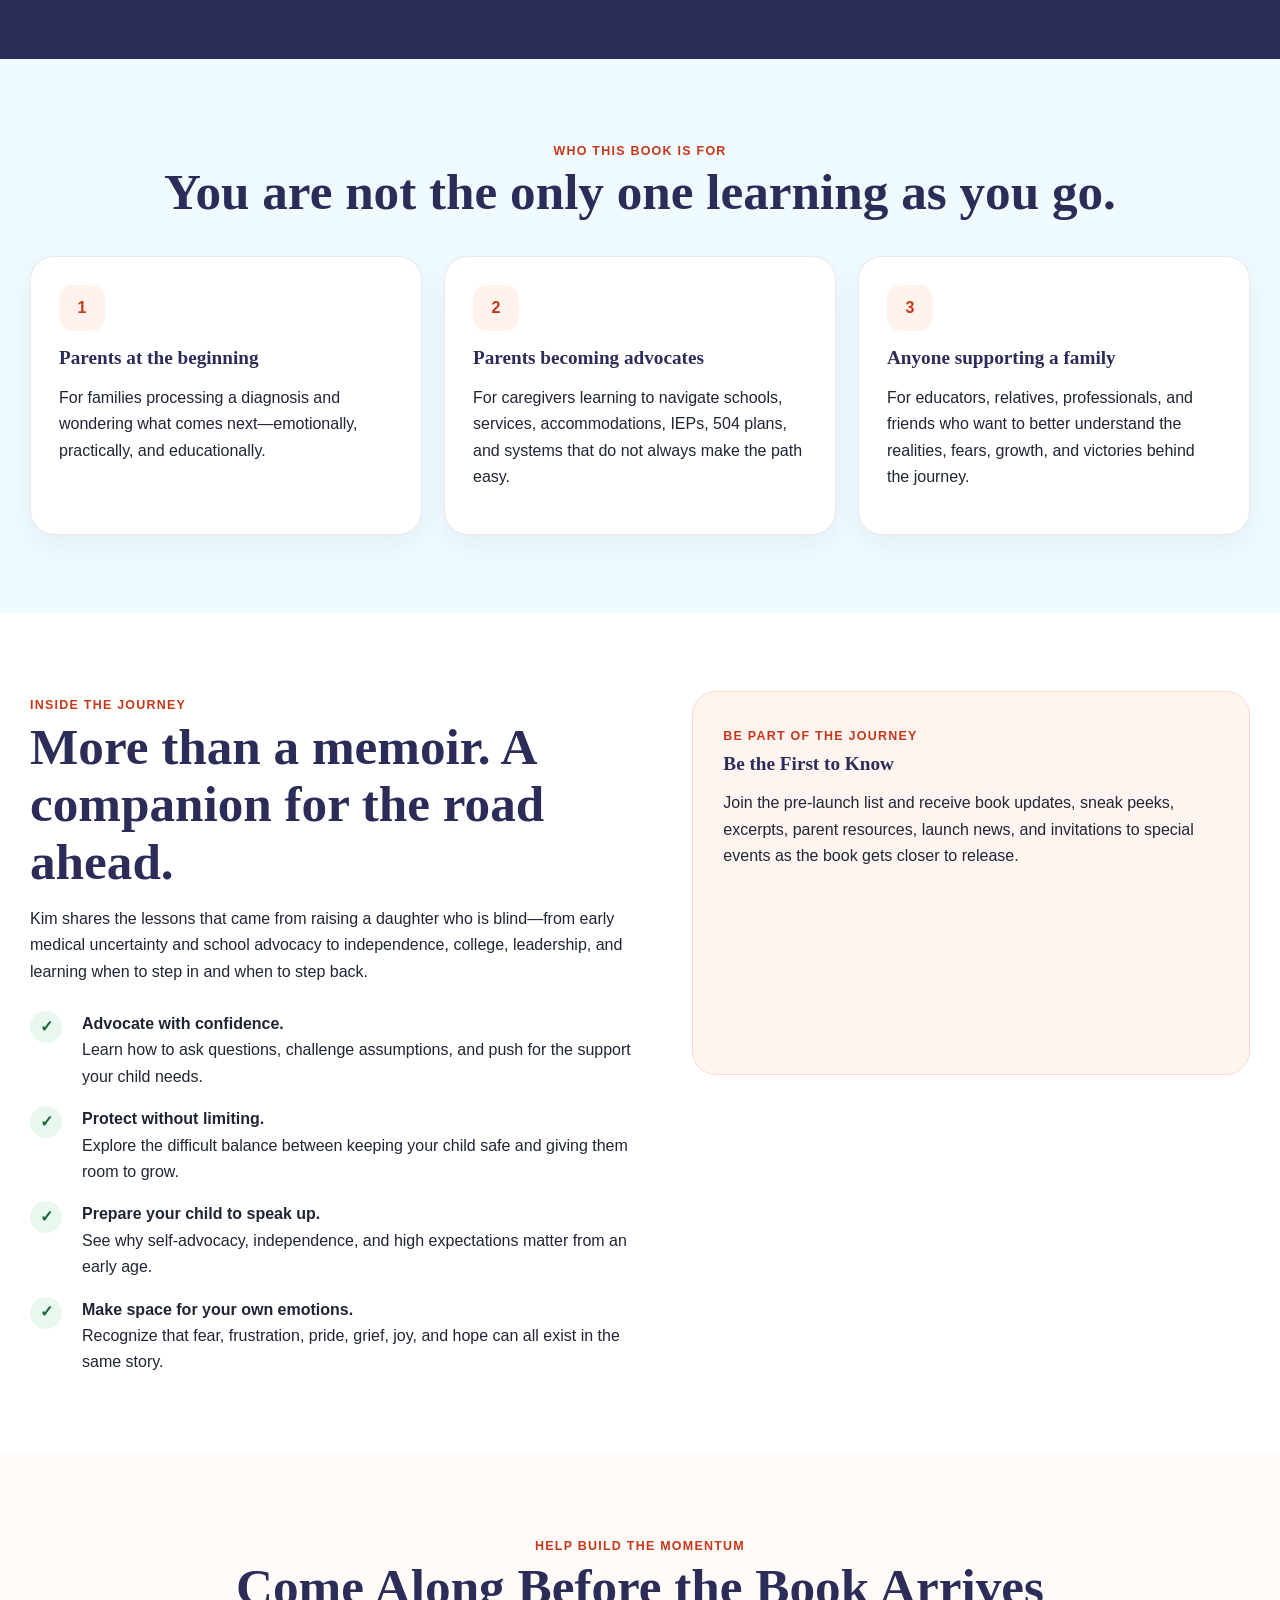
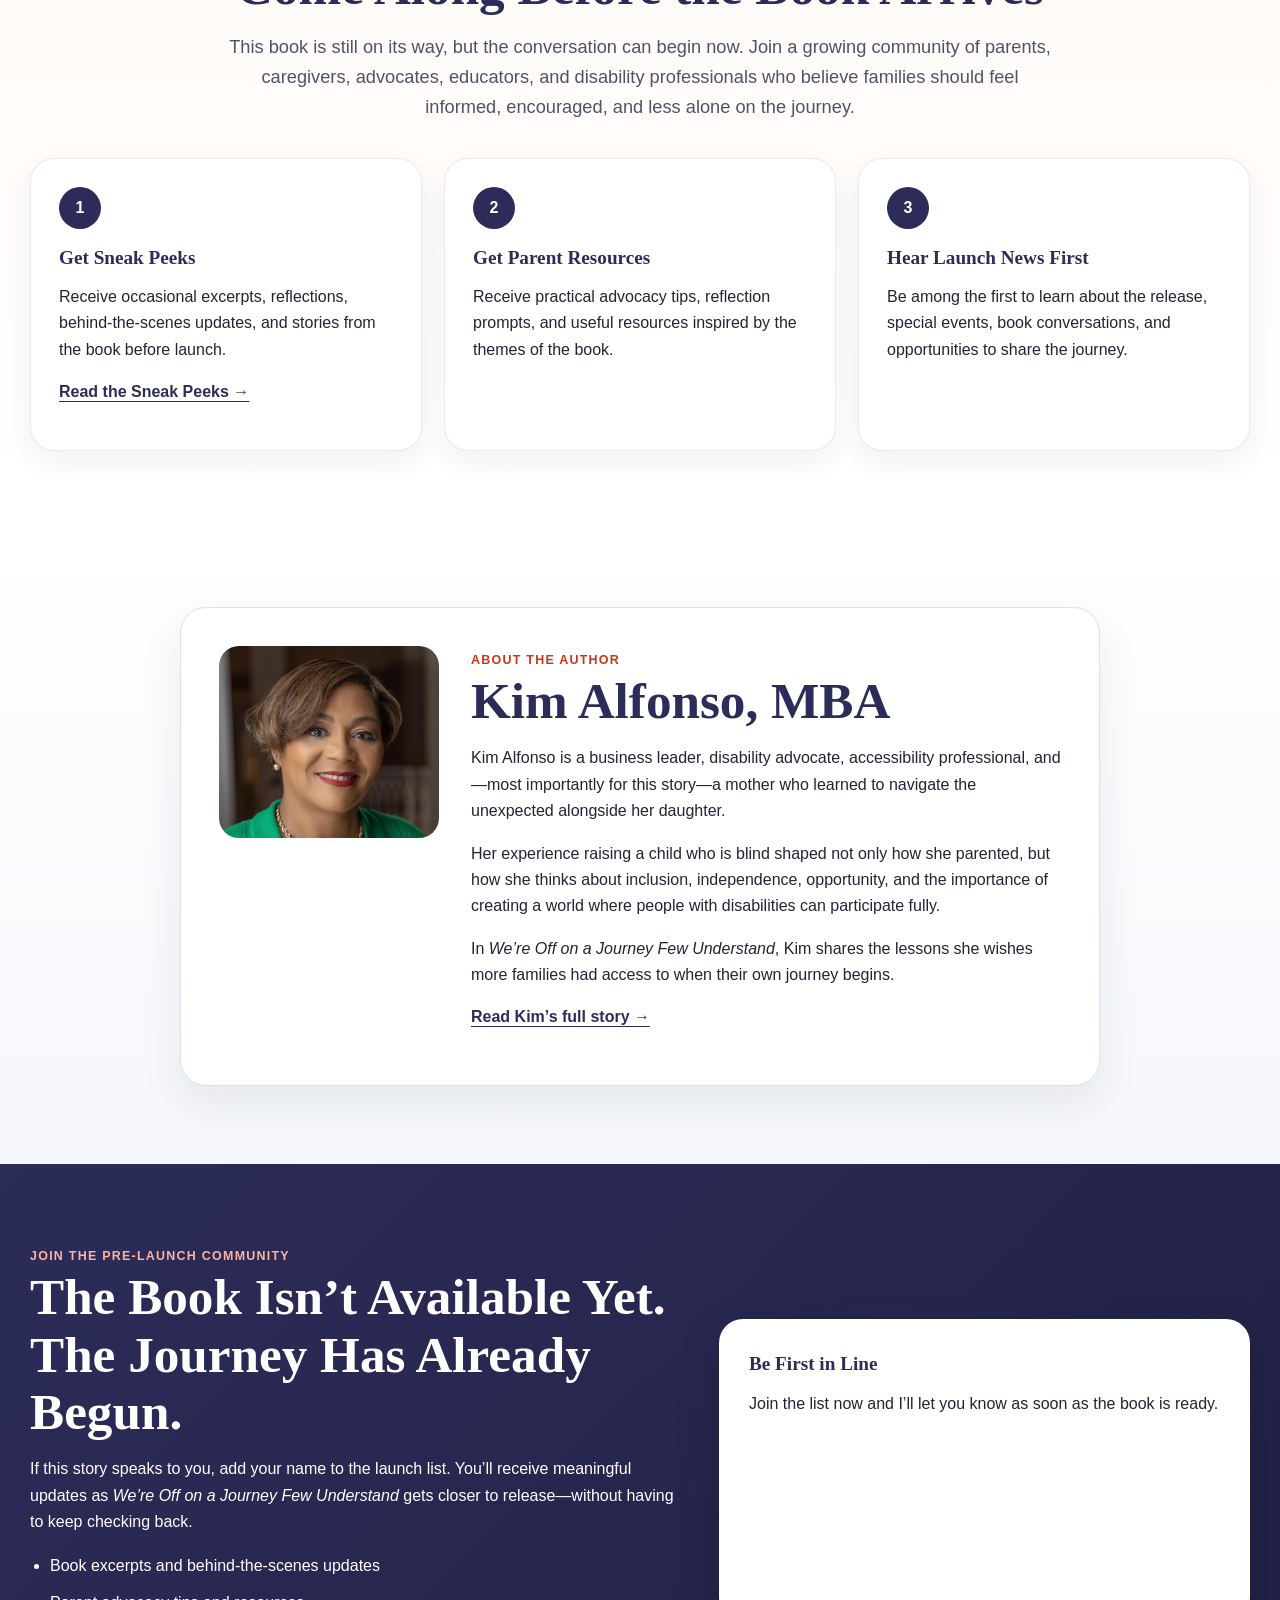
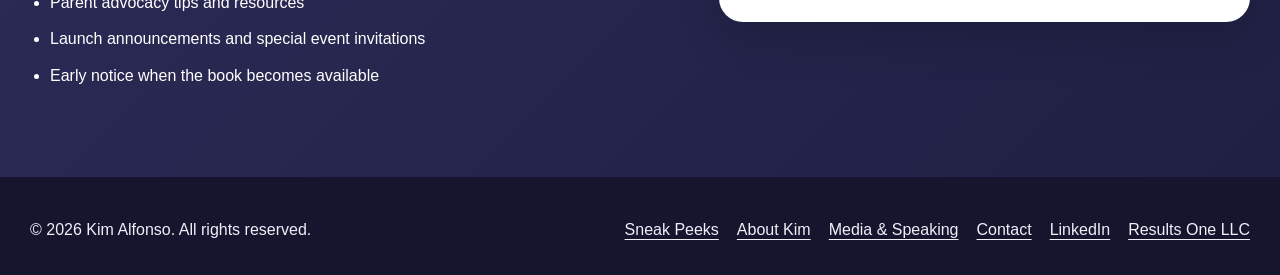
==== commit ec7c7c22: "Replace the top bar with the pre-order announcement Swap the "Coming Soon" announcement bar on every" ====
--- a/index.html
+++ b/index.html
@@ -67,7 +67,7 @@
 </head>
 <body>
 <a class="skip-link" href="#main">Skip to main content</a>
-<div class="announcement-bar"><strong>Coming Soon:</strong> A new book for parents raising children with disabilities — <a href="/#join">join the journey</a> and be the first to know when it launches.</div>
+<div class="announcement-bar"><span aria-hidden="true">📚 </span><strong>Now Available for Pre-Order!</strong> <em>We’re Off on a Journey Few Understand: Raising a Child with a Disability</em> — a heartfelt story of love, resilience, advocacy, and the unexpected lessons of parenting a child with a disability. Pre-order your copy today at Barnes &amp; Noble!</div>
 
 <header>
   <div class="wrap nav">
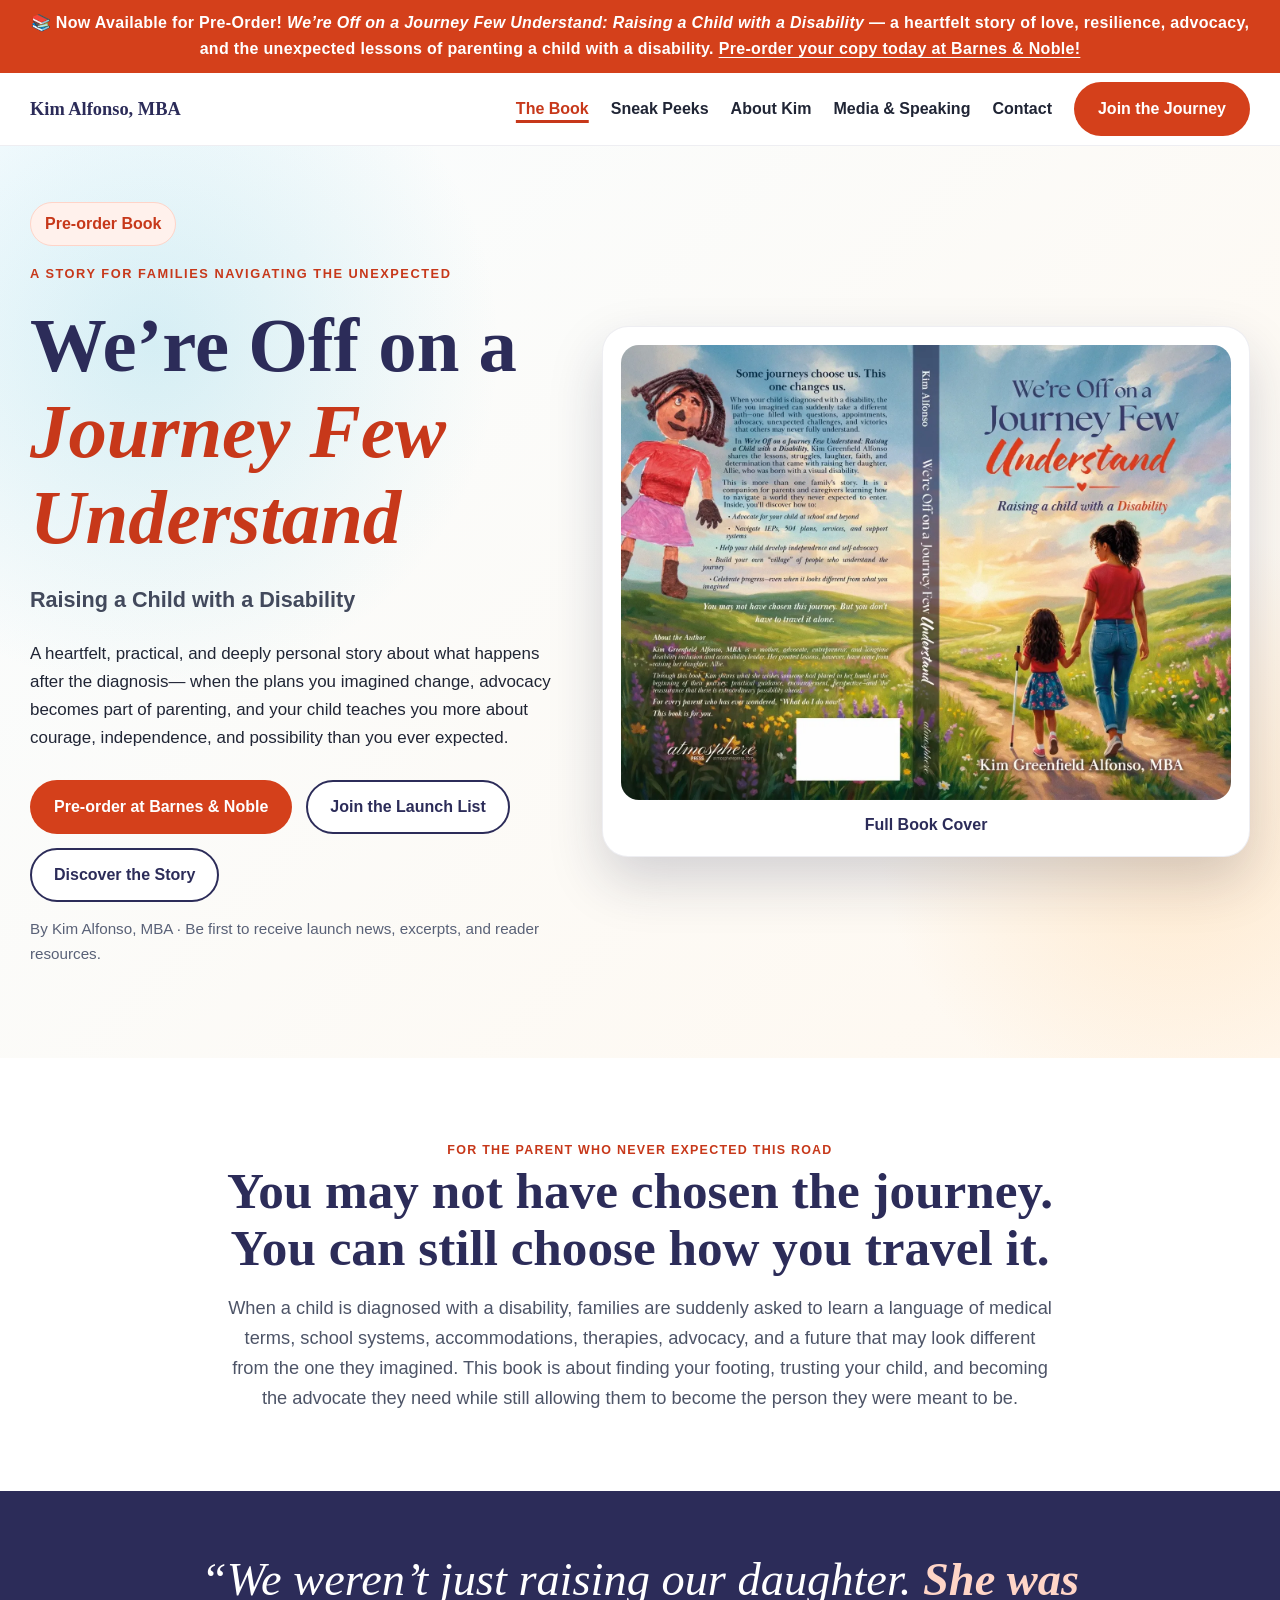
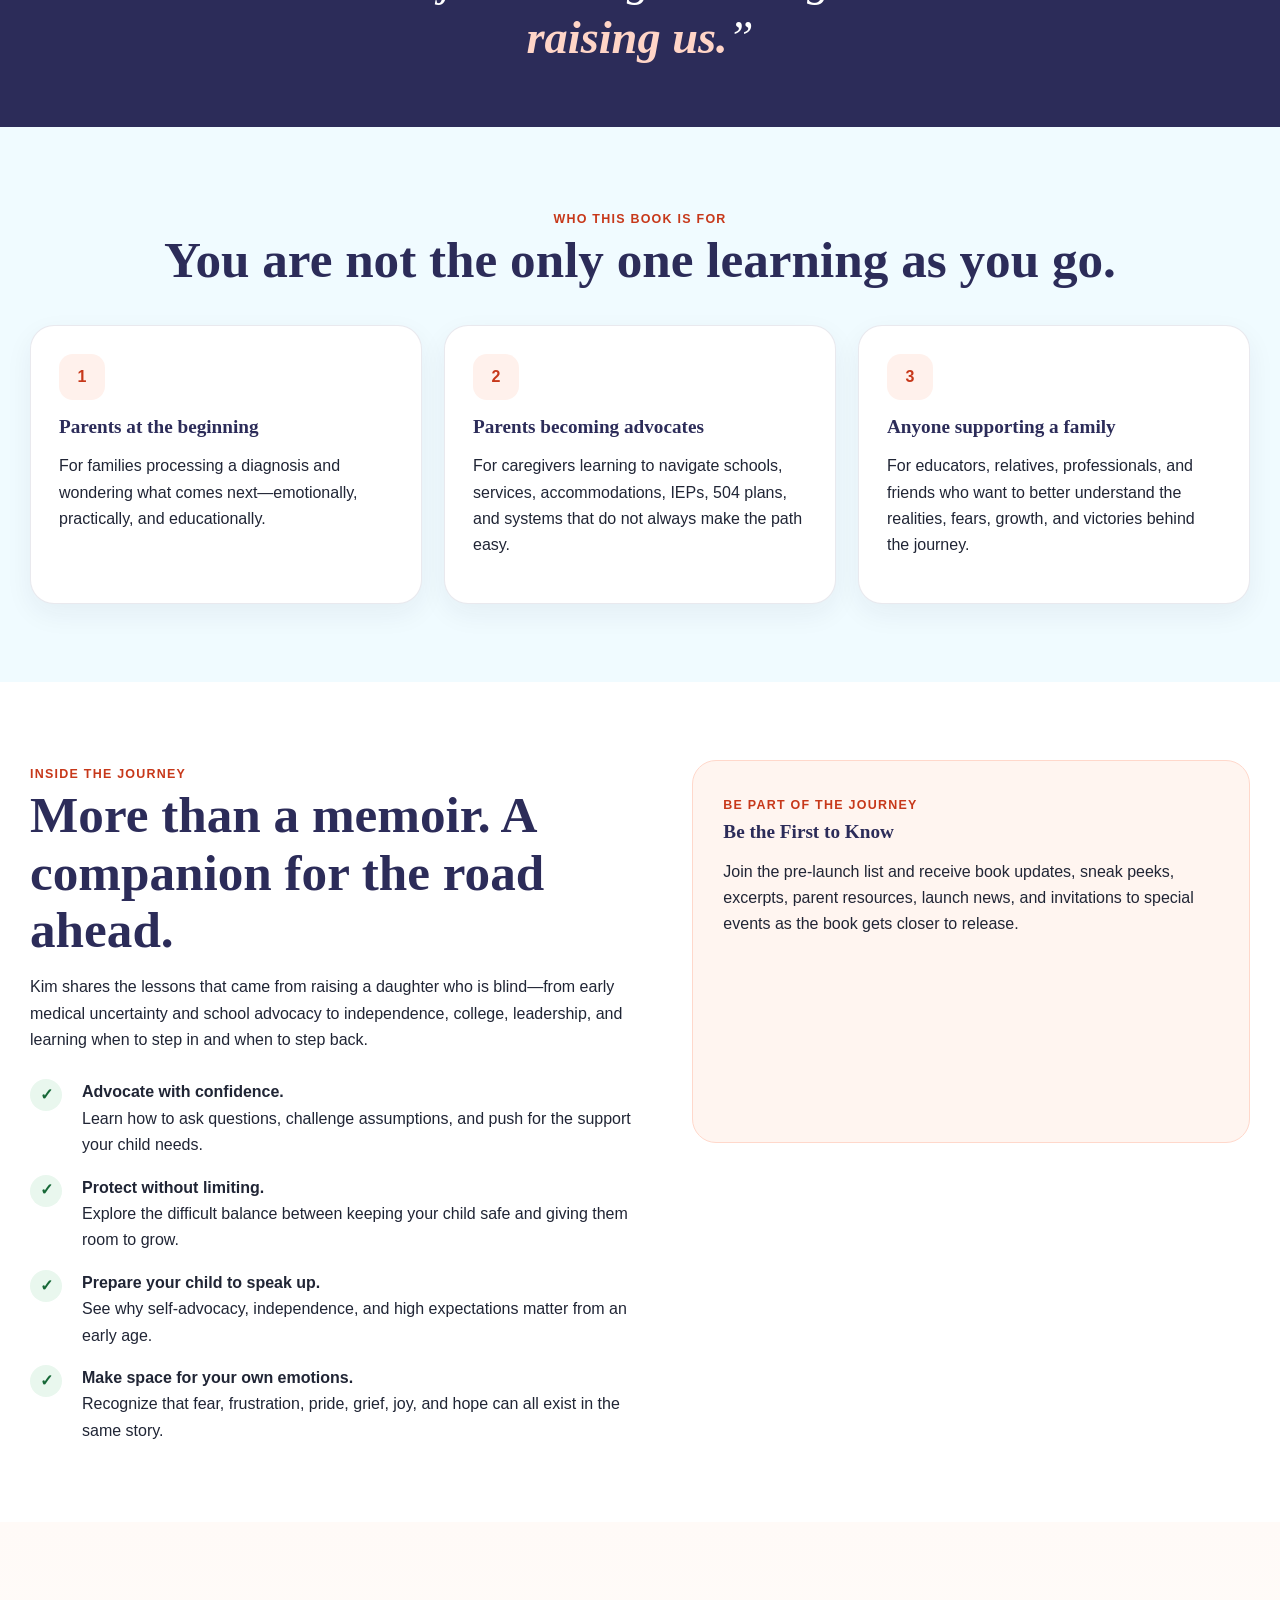
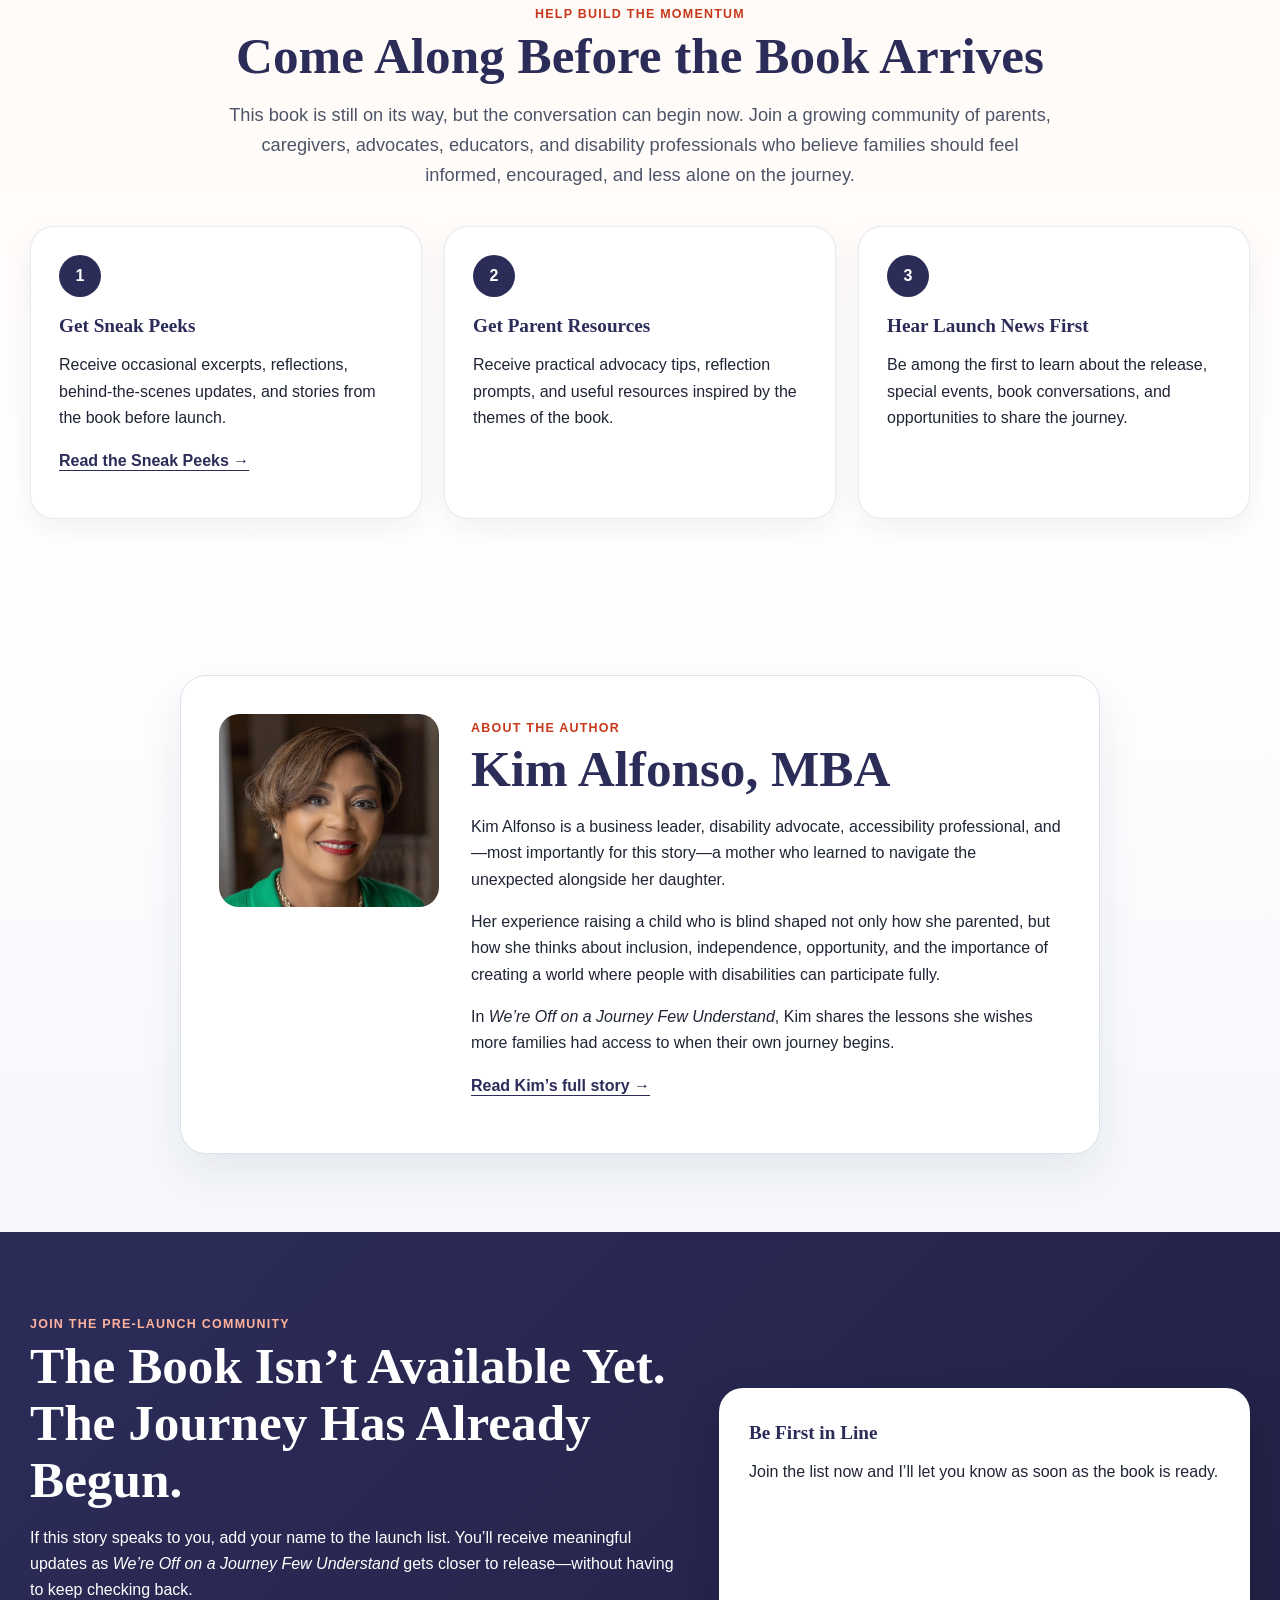
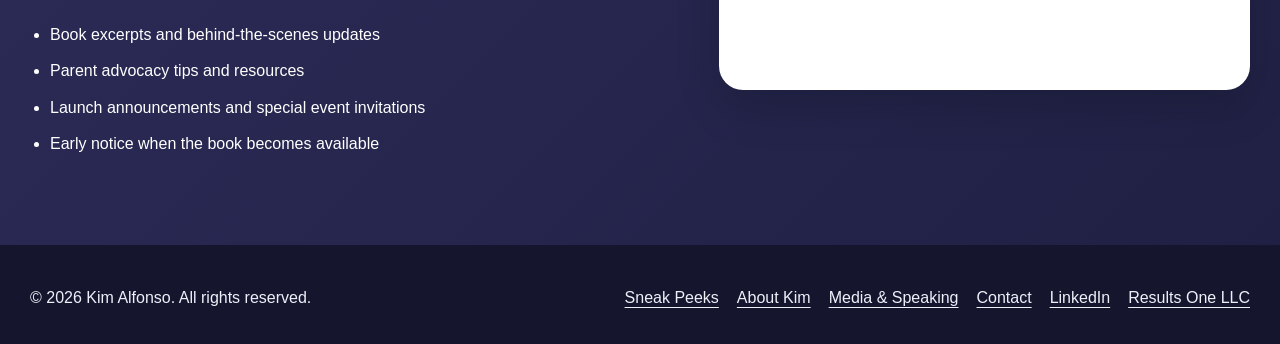
==== commit 2f3b8956: "Link pre-order calls to Barnes & Noble - Make the top bar's "Pre-order your copy today at Barnes & N" ====
--- a/index.html
+++ b/index.html
@@ -3,13 +3,13 @@
 <head>
   <meta charset="utf-8">
   <meta name="viewport" content="width=device-width, initial-scale=1">
-  <title>Coming Soon: We’re Off on a Journey Few Understand | Kim Alfonso</title>
-  <meta name="description" content="Coming soon: We’re Off on a Journey Few Understand: Raising a Child with a Disability by Kim Alfonso, MBA. Join the journey for launch updates, excerpts, resources, and behind-the-scenes news.">
+  <title>Pre-Order Now: We’re Off on a Journey Few Understand | Kim Alfonso</title>
+  <meta name="description" content="Now available for pre-order: We’re Off on a Journey Few Understand: Raising a Child with a Disability by Kim Alfonso, MBA. Pre-order at Barnes &amp; Noble and join the journey for excerpts, resources, and launch news.">
   <link rel="canonical" href="https://kimgalfonso.com/">
   <meta property="og:type" content="website">
   <meta property="og:site_name" content="Kim Alfonso, MBA">
-  <meta property="og:title" content="Coming Soon: We’re Off on a Journey Few Understand | Kim Alfonso">
-  <meta property="og:description" content="Coming soon: We’re Off on a Journey Few Understand: Raising a Child with a Disability by Kim Alfonso, MBA. Join the journey for launch updates, excerpts, resources, and behind-the-scenes news.">
+  <meta property="og:title" content="Pre-Order Now: We’re Off on a Journey Few Understand | Kim Alfonso">
+  <meta property="og:description" content="Now available for pre-order: We’re Off on a Journey Few Understand: Raising a Child with a Disability by Kim Alfonso, MBA. Pre-order at Barnes &amp; Noble and join the journey for excerpts, resources, and launch news.">
   <meta property="og:url" content="https://kimgalfonso.com/">
   <meta property="og:image" content="https://kimgalfonso.com/assets/images/book-cover.webp">
   <meta name="twitter:card" content="summary_large_image">
@@ -59,7 +59,14 @@
         "@id": "https://kimgalfonso.com/#kim"
       },
       "image": "https://kimgalfonso.com/assets/images/book-front.webp",
-      "inLanguage": "en"
+      "isbn": "9798901747391",
+      "inLanguage": "en",
+      "offers": {
+        "@type": "Offer",
+        "url": "https://www.barnesandnoble.com/w/were-off-on-a-journey-few-understand-kimberley-alfonso/1151755394?ean=9798901747391",
+        "availability": "https://schema.org/PreOrder",
+        "seller": {"@type": "Organization", "name": "Barnes & Noble"}
+      }
     }
   ]
 }
@@ -67,7 +74,7 @@
 </head>
 <body>
 <a class="skip-link" href="#main">Skip to main content</a>
-<div class="announcement-bar"><span aria-hidden="true">📚 </span><strong>Now Available for Pre-Order!</strong> <em>We’re Off on a Journey Few Understand: Raising a Child with a Disability</em> — a heartfelt story of love, resilience, advocacy, and the unexpected lessons of parenting a child with a disability. Pre-order your copy today at Barnes &amp; Noble!</div>
+<div class="announcement-bar"><span aria-hidden="true">📚 </span><strong>Now Available for Pre-Order!</strong> <em>We’re Off on a Journey Few Understand: Raising a Child with a Disability</em> — a heartfelt story of love, resilience, advocacy, and the unexpected lessons of parenting a child with a disability. <a href="https://www.barnesandnoble.com/w/were-off-on-a-journey-few-understand-kimberley-alfonso/1151755394?ean=9798901747391" target="_blank" rel="noopener">Pre-order your copy today at Barnes &amp; Noble!<span class="sr-only"> (opens in new window)</span></a></div>
 
 <header>
   <div class="wrap nav">
@@ -87,7 +94,7 @@
   <section class="hero" id="top">
     <div class="wrap hero-grid">
       <div>
-        <div class="coming-soon-badge">Pre-order Book</div>
+        <a class="coming-soon-badge" href="https://www.barnesandnoble.com/w/were-off-on-a-journey-few-understand-kimberley-alfonso/1151755394?ean=9798901747391" target="_blank" rel="noopener">Pre-order Book<span class="sr-only"> (opens in new window)</span></a>
         <span class="eyebrow">A story for families navigating the unexpected</span>
         <h1>We’re Off on a <span class="accent">Journey Few Understand</span></h1>
         <p class="subhead"><strong>Raising a Child with a Disability</strong></p>
@@ -97,7 +104,8 @@
           teaches you more about courage, independence, and possibility than you ever expected.
         </p>
         <div class="cta-row">
-          <a class="btn btn-primary" href="/#join">Join the Launch List</a>
+          <a class="btn btn-primary" href="https://www.barnesandnoble.com/w/were-off-on-a-journey-few-understand-kimberley-alfonso/1151755394?ean=9798901747391" target="_blank" rel="noopener">Pre-order at Barnes &amp; Noble<span class="sr-only"> (opens in new window)</span></a>
+          <a class="btn btn-secondary" href="/#join">Join the Launch List</a>
           <a class="btn btn-secondary" href="#about-book">Discover the Story</a>
         </div>
         <p class="mini-note">By Kim Alfonso, MBA · Be first to receive launch news, excerpts, and reader resources.</p>
--- a/assets/css/style.css
+++ b/assets/css/style.css
@@ -369,3 +369,8 @@
   .peek-pager { grid-template-columns:1fr; }
   .peek-pager a:last-child { text-align:left; }
 }
+
+/* Pre-order links */
+.announcement-bar a { text-underline-offset:3px; }
+a.coming-soon-badge { text-decoration:none; }
+a.coming-soon-badge:hover { background:#ffe4da; text-decoration:underline; text-underline-offset:3px; }
